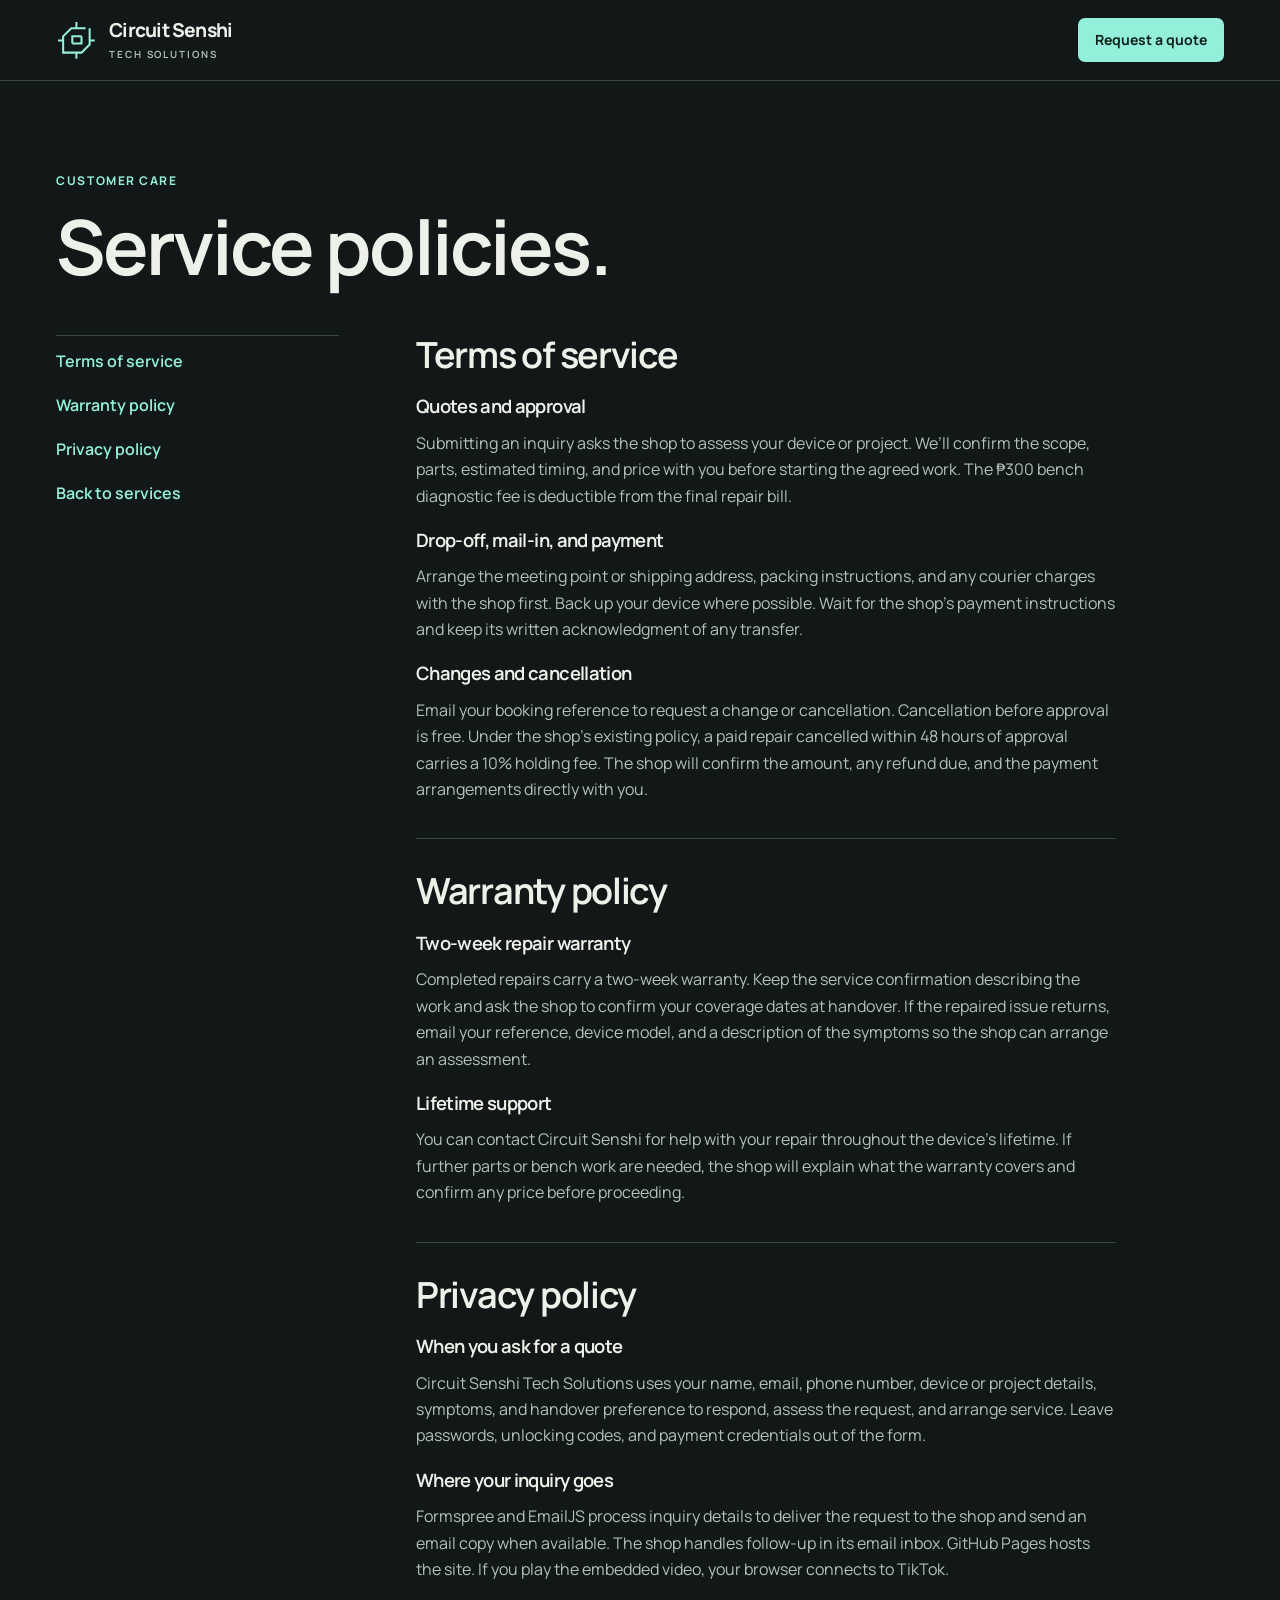
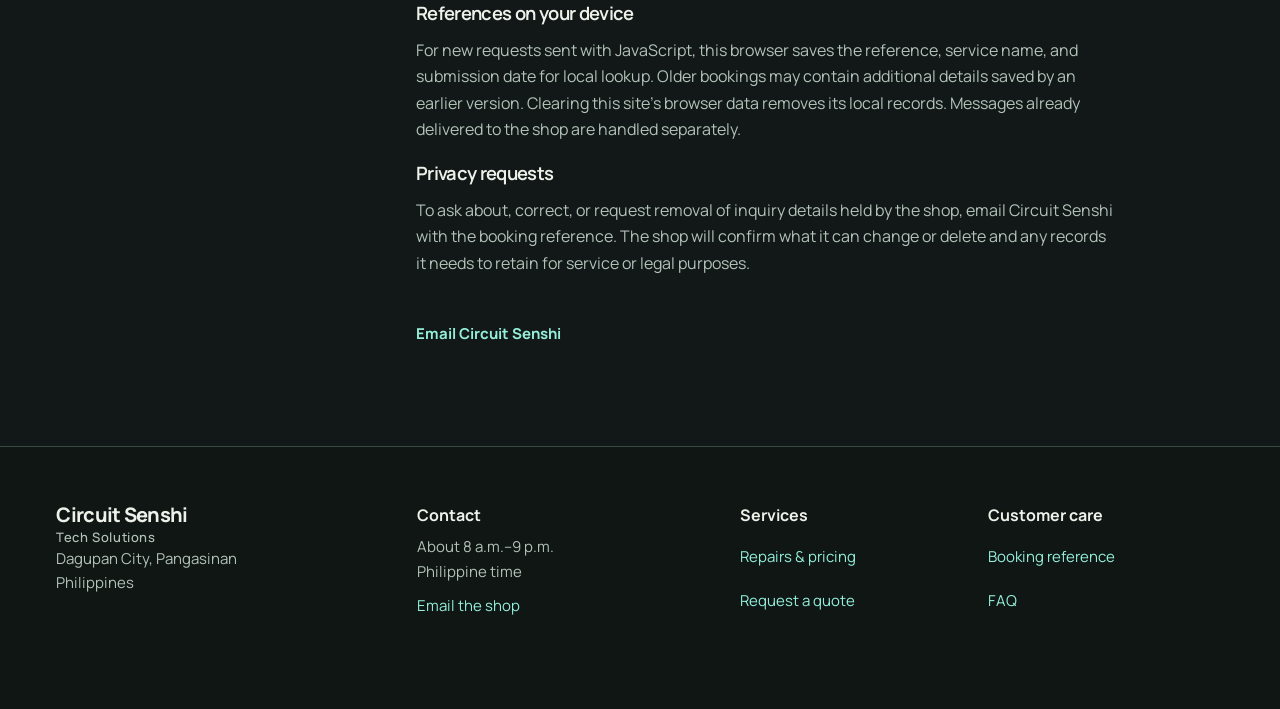
==== policies.html @ ee966e61 "Optimize Circuit Senshi repair inquiries for production" ====
<!doctype html>
<html lang="en-PH">
<head>
  <meta charset="utf-8">
  <meta name="viewport" content="width=device-width, initial-scale=1">
  <meta name="theme-color" content="#111817">
  <meta name="referrer" content="strict-origin">
  <title>Service Terms, Warranty &amp; Privacy | Circuit Senshi</title>
  <meta name="description" content="Read Circuit Senshi’s repair terms, two-week warranty, lifetime support and inquiry privacy policy. Contact the Dagupan shop about a repair or booking reference.">
  <link rel="canonical" href="https://gian881-ctrl.github.io/Circuitshensi/policies.html">
  <meta property="og:type" content="website">
  <meta property="og:site_name" content="Circuit Senshi Tech Solutions">
  <meta property="og:title" content="Service Terms, Warranty &amp; Privacy | Circuit Senshi">
  <meta property="og:description" content="How quotes, repair authorization, warranty reviews and customer inquiries work at Circuit Senshi.">
  <meta property="og:url" content="https://gian881-ctrl.github.io/Circuitshensi/policies.html">
  <meta property="og:image" content="https://gian881-ctrl.github.io/Circuitshensi/assets/social-preview.jpg">
  <meta property="og:image:alt" content="Circuit Senshi Tech Solutions and a close-up of a logic board">
  <meta name="twitter:card" content="summary_large_image">
  <meta name="twitter:title" content="Service Terms, Warranty &amp; Privacy | Circuit Senshi">
  <meta name="twitter:description" content="Read the shop’s repair terms, two-week warranty and inquiry privacy policy.">
  <meta name="twitter:image" content="https://gian881-ctrl.github.io/Circuitshensi/assets/social-preview.jpg">
  <link rel="icon" href="./assets/favicon.svg" type="image/svg+xml">
  <link rel="stylesheet" href="./styles.css">
</head>
<body class="policy-page">
  <a class="skip-link" href="#main">Skip to content</a>
  <header class="site-header"><div class="wrap header-inner">
    <a class="brand" href="./" aria-label="Circuit Senshi home"><svg viewBox="0 0 40 40" aria-hidden="true"><path d="M29 8H15L7 16v16h18l8-8V8M16 23v-7h9M16 23h9v-7M2 20h5M20 2v6M33 20h5M20 32v6"/></svg><span>Circuit Senshi<small>TECH SOLUTIONS</small></span></a>
    <a class="button button-small" href="./#inquiry">Request a quote</a>
  </div></header>
  <main class="section wrap" id="main">
    <div class="section-heading"><div><p class="eyebrow">Customer care</p><h1>Service policies.</h1></div></div>
    <div class="policy-layout">
      <nav class="policy-nav" aria-label="Policies"><a href="#terms">Terms of service</a><a href="#warranty">Warranty policy</a><a href="#privacy">Privacy policy</a><a href="./#services">Back to services</a></nav>
      <div>
        <section class="policy-section" id="terms" aria-labelledby="terms-title">
          <h2 id="terms-title">Terms of service</h2>
          <h3>Quotes and approval</h3><p>Submitting an inquiry asks the shop to assess your device or project. We’ll confirm the scope, parts, estimated timing, and price with you before starting the agreed work. The ₱300 bench diagnostic fee is deductible from the final repair bill.</p>
          <h3>Drop-off, mail-in, and payment</h3><p>Arrange the meeting point or shipping address, packing instructions, and any courier charges with the shop first. Back up your device where possible. Wait for the shop’s payment instructions and keep its written acknowledgment of any transfer.</p>
          <h3>Changes and cancellation</h3><p>Email your booking reference to request a change or cancellation. Cancellation before approval is free. Under the shop’s existing policy, a paid repair cancelled within 48 hours of approval carries a 10% holding fee. The shop will confirm the amount, any refund due, and the payment arrangements directly with you.</p>
        </section>
        <section class="policy-section" id="warranty" aria-labelledby="warranty-title">
          <h2 id="warranty-title">Warranty policy</h2>
          <h3>Two-week repair warranty</h3><p>Completed repairs carry a two-week warranty. Keep the service confirmation describing the work and ask the shop to confirm your coverage dates at handover. If the repaired issue returns, email your reference, device model, and a description of the symptoms so the shop can arrange an assessment.</p>
          <h3>Lifetime support</h3><p>You can contact Circuit Senshi for help with your repair throughout the device’s lifetime. If further parts or bench work are needed, the shop will explain what the warranty covers and confirm any price before proceeding.</p>
        </section>
        <section class="policy-section" id="privacy" aria-labelledby="privacy-title">
          <h2 id="privacy-title">Privacy policy</h2>
          <h3>When you ask for a quote</h3><p>Circuit Senshi Tech Solutions uses your name, email, phone number, device or project details, symptoms, and handover preference to respond, assess the request, and arrange service. Leave passwords, unlocking codes, and payment credentials out of the form.</p>
          <h3>Where your inquiry goes</h3><p>Formspree and EmailJS process inquiry details to deliver the request to the shop and send an email copy when available. The shop handles follow-up in its email inbox. GitHub Pages hosts the site. If you play the embedded video, your browser connects to TikTok.</p>
          <h3>References on your device</h3><p>For new requests sent with JavaScript, this browser saves the reference, service name, and submission date for local lookup. Older bookings may contain additional details saved by an earlier version. Clearing this site’s browser data removes its local records. Messages already delivered to the shop are handled separately.</p>
          <h3>Privacy requests</h3><p>To ask about, correct, or request removal of inquiry details held by the shop, email Circuit Senshi with the booking reference. The shop will confirm what it can change or delete and any records it needs to retain for service or legal purposes.</p>
        </section>
        <a class="text-link" href="mailto:giancastillo116@gmail.com">Email Circuit Senshi</a>
      </div>
    </div>
  </main>
  <footer class="site-footer"><div class="wrap footer-grid">
    <div><a class="footer-brand" href="./">Circuit Senshi<span>Tech Solutions</span></a><p>Dagupan City, Pangasinan<br>Philippines</p></div>
    <div class="footer-links"><h2>Contact</h2><p>About 8 a.m.–9 p.m.<br>Philippine time</p><a href="mailto:giancastillo116@gmail.com">Email the shop</a></div>
    <div class="footer-links"><h2>Services</h2><a href="./#services">Repairs &amp; pricing</a><a href="./#inquiry">Request a quote</a></div>
    <div class="footer-links"><h2>Customer care</h2><a href="./#order-portal">Booking reference</a><a href="./#faq">FAQ</a></div>
  </div></footer>
</body>
</html>
---- styles.css ----
@font-face{
  font-family:Manrope;
  src:url("./assets/manrope.woff2") format("woff2");
  font-weight:200 800;
  font-display:swap;
}

:root{
  color-scheme:dark;
  --bg:#111817;
  --surface:#19231f;
  --panel:#1c2822;
  --ink:#edf1e9;
  --muted:#b3c2b9;
  --accent:#94efda;
  --line:#394941;
  --input-line:#768b7d;
  --error:#ffb9ac;
  --radius:16px;
  --gutter:clamp(1.25rem,4.4vw,4rem);
  --header-height:5rem;
}
*,*::before,*::after{box-sizing:border-box}
html{scroll-behavior:smooth;scroll-padding-top:calc(var(--header-height) + 1.25rem);scrollbar-color:#677c70 var(--bg)}
body{margin:0;background:var(--bg);color:var(--ink);font:400 1rem/1.65 Manrope,Arial,sans-serif}
::selection{background:var(--accent);color:var(--bg)}
:focus-visible{outline:3px solid var(--accent);outline-offset:4px}
h1,h2,h3,h4,p,figure{margin:0}
h1,h2,h3,h4{line-height:1.13;letter-spacing:-.035em;text-wrap:balance}
h1,h2,h3{font-weight:650}
h2{font-size:clamp(2.25rem,4.25vw,3.75rem)}
h3{font-size:clamp(1.35rem,2.2vw,1.75rem)}
p{max-width:70ch}
em{color:var(--accent);font-style:normal}
a{color:inherit;text-decoration:none;text-underline-offset:.23em}
a:hover{text-decoration:underline}
a,button,summary{touch-action:manipulation}
img,svg{display:block;max-width:100%}
button,input,select,textarea{font:inherit}
button,summary{cursor:pointer}
button:disabled{cursor:wait;opacity:.75}
[hidden]{display:none!important}
.wrap{width:min(76rem,calc(100% - var(--gutter) * 2));margin-inline:auto}
.section{padding-block:clamp(3.75rem,7vw,6.25rem)}
.muted{color:var(--muted)}
.sr-only,.honeypot{position:absolute;width:1px;height:1px;overflow:hidden;clip-path:inset(50%);white-space:nowrap;margin:-1px;border:0;padding:0}
.skip-link{position:fixed;left:1rem;top:0;transform:translateY(-150%);z-index:10;padding:.8rem 1.1rem;background:var(--accent);color:var(--bg);border-radius:0 0 6px 6px}
.skip-link:focus{transform:none}
.button,.text-link,.service-link{display:inline-flex;align-items:center;gap:.75rem;min-height:44px;font-size:.9375rem;font-weight:720;line-height:1.4}
.button{justify-content:center;background:var(--accent);border:1px solid transparent;border-radius:7px;color:#10231d;padding:.92rem 1.25rem;text-align:center}
.button:hover,.button:focus-visible{background:#b4f7e8;color:#10231d;text-decoration:none}
.button-small{padding:.65rem 1rem;font-size:.875rem}
.button-outline{background:transparent;border-color:var(--input-line);color:var(--ink)}
.button-outline:hover{background:var(--panel);color:var(--accent)}
.text-link,.service-link{color:var(--accent);background:none;border:0;padding:0}
.button span[aria-hidden],.text-link span[aria-hidden]{line-height:1}

.site-header{background:var(--bg);border-bottom:1px solid var(--line);position:sticky;top:0;z-index:6}
.header-inner{min-height:var(--header-height);display:flex;align-items:center;justify-content:space-between;gap:1.25rem}
.brand{display:inline-flex;align-items:center;gap:.75rem;min-height:44px;font-size:1.2rem;font-weight:760;line-height:1.2;letter-spacing:-.04em}
.brand:hover,.footer-brand:hover{text-decoration:none}
.brand svg{width:2.55rem;height:2.55rem;fill:none;stroke:var(--accent);stroke-width:2}
.brand small{display:block;color:var(--muted);font-weight:650;letter-spacing:.19em;font-size:.62rem;line-height:1.3;margin-top:.32rem}
#navigation{display:flex;align-items:center;gap:clamp(.9rem,2.15vw,2.15rem)}
#navigation>a{display:inline-flex;align-items:center;justify-content:center;min-width:44px;min-height:44px;font-size:.9rem;font-weight:620}
#navigation>a:hover{color:var(--accent)}
#navigation>.button:hover{color:#10231d}
.menu-toggle{display:none}

.hero{display:grid;grid-template-columns:1.05fr 1fr;align-items:center;gap:clamp(2rem,6vw,5rem);padding-block:clamp(3.25rem,6.2vw,6rem)}
.hero h1{font-size:clamp(3.5rem,5.95vw,5.65rem);line-height:1.02;letter-spacing:-.055em}
.hero-description{font-size:clamp(1.05rem,1.45vw,1.22rem);color:var(--ink);line-height:1.55;margin-top:1.55rem;max-width:42ch}
.hero-detail{max-width:45ch;color:var(--muted);margin-top:.7rem}
.hero-actions{display:flex;align-items:center;flex-wrap:wrap;gap:.5rem 1.45rem;margin-top:1.8rem}
.location{display:flex;gap:.55rem;align-items:center;flex-wrap:wrap;color:var(--muted);font-size:.8125rem;margin-top:1.75rem}
.location .separator{color:#7e998b}
.status-dot{width:6px;height:6px;flex:0 0 6px;border-radius:50%;background:var(--accent)}
.bench-art{position:relative;isolation:isolate;overflow:hidden;border:1px solid #496251;border-radius:var(--radius);background:var(--panel)}
.hero-photo{display:block;width:100%;height:auto}
.art-caption,.bench-art figcaption{padding:.85rem 1.15rem;display:flex;gap:.6rem;align-items:center;font-size:.8125rem;color:#d6e2da;line-height:1.4}
.art-caption{justify-content:space-between;border-bottom:1px solid var(--line)}
.art-caption span:last-child,.eyebrow{font-size:.75rem;letter-spacing:.13em;font-weight:730;text-transform:uppercase;color:var(--accent)}
.bench-art figcaption{border-top:1px solid var(--line)}
.service-strip{border-block:1px solid var(--line)}
.service-strip>.wrap{display:flex;align-items:center;justify-content:space-between;gap:.5rem 1rem;padding-block:1rem;font-size:.9rem;color:var(--muted)}
.service-strip span:first-child{font-size:.75rem;color:var(--accent);letter-spacing:.1em;font-weight:700}

.section-heading{display:flex;justify-content:space-between;align-items:end;gap:2.5rem;margin-bottom:clamp(2rem,3.5vw,3rem)}
.section-heading p:not(.eyebrow){max-width:39ch;color:var(--muted)}
.eyebrow{display:block;margin-bottom:.85rem}
.service-grid{display:grid;grid-template-columns:repeat(4,minmax(0,1fr));gap:clamp(.8rem,1.3vw,1.25rem)}
.service-card,.youtube-card,.local-path,.portal-card{border:1px solid var(--line);border-radius:var(--radius);background:var(--surface)}
.service-card{padding:clamp(1.15rem,1.8vw,1.65rem);display:flex;flex-direction:column;min-width:0}
.service-photo{position:relative;aspect-ratio:16/9;overflow:hidden;isolation:isolate;display:grid;place-items:center;border-radius:9px;background:#101815;margin-bottom:1.4rem}
.service-photo img{width:100%;height:100%;position:absolute;inset:0;object-fit:cover}
.service-photo.station-photo img{object-position:50% 42%}
.service-photo figcaption{position:absolute;bottom:0;left:0;right:0;padding:1rem .75rem .45rem;background:linear-gradient(transparent,#08100de8);color:#e3ede7;font-size:.75rem}
.service-photo:has(svg){background-color:#182f27;background-image:linear-gradient(#95eed90c 1px,transparent 1px),linear-gradient(90deg,#95eed90c 1px,transparent 1px),radial-gradient(ellipse at 50% 55%,#335c4c,transparent 75%);background-size:1.25rem 1.25rem,1.25rem 1.25rem,100% 100%}
.service-icon,.service-photo svg{width:2.7rem;height:2.7rem;fill:none;stroke:var(--accent);stroke-width:1.65;stroke-linecap:round;stroke-linejoin:round}
.service-photo svg{width:4.5rem;height:4.5rem;color:var(--accent)}
.service-card h3{margin-bottom:.85rem}
.service-card>p{color:var(--muted);font-size:.9375rem}
.price{display:flex;flex-direction:column;margin-top:auto;padding-top:1.5rem}
.price strong{font-weight:700;font-size:clamp(1.4rem,2.25vw,1.8rem);letter-spacing:-.035em;font-variant-numeric:tabular-nums}
.price span,.service-card .service-time{color:var(--muted);font-size:.875rem}
.service-card .service-time{margin-top:.8rem}
.service-time strong{display:block;color:var(--ink);margin-bottom:.12rem}
.service-link{border-top:1px solid var(--line);justify-content:space-between;align-self:stretch;margin-top:1rem;padding-top:.75rem}
.diagnostic{max-width:none;display:flex;flex-wrap:wrap;align-items:center;gap:.5rem .9rem;margin-top:1.25rem;padding:1.1rem 1.3rem;border:1px solid var(--line);border-radius:9px;font-size:.9375rem}
.diagnostic svg{width:1.25rem;height:1.25rem;fill:none;stroke:var(--accent);stroke-width:1.5}
.diagnostic span{color:var(--muted)}
.diagnostic a{color:var(--accent);display:inline-flex;align-items:center;min-height:44px}

.process-section,.inquiry-section{background:#16201b;border-block:1px solid var(--line)}
.process-layout,.faq-layout,.inquiry-layout,.policy-layout{display:grid;gap:clamp(2.5rem,6vw,6rem);align-items:start}
.process-layout{grid-template-columns:1.2fr 1fr}
.process-layout .muted,.local-path p,.steps p,.youtube-card p,.github-link p{color:var(--muted);margin-top:.6rem}
.steps{list-style:none;padding:0;margin:1.75rem 0 0;counter-reset:step}
.steps li{position:relative;counter-increment:step;display:flex;gap:1rem;padding-bottom:1.5rem}
.steps li:last-child{padding-bottom:0}
.steps li::before{content:counter(step,decimal-leading-zero);display:grid;place-items:center;align-self:start;width:2.4rem;height:2.4rem;flex:none;border:1px solid #526a5d;border-radius:50%;color:var(--accent);background:#16201b;z-index:1;font-size:.8125rem;font-weight:700}
.steps li:not(:last-child)::after{content:"";position:absolute;left:1.17rem;top:2.4rem;bottom:0;width:1px;background:var(--line)}
.steps h4,.steps h3{font-size:1.125rem;letter-spacing:-.015em;padding-top:.4rem}
.steps p{font-size:.9375rem;max-width:46ch}
.local-path,.youtube-card{padding:clamp(1.4rem,3.3vw,2.7rem)}
.local-path .service-icon{margin-bottom:1.35rem}
.local-path h3,.youtube-card h3{font-size:clamp(1.55rem,3.35vw,2.5rem)}
.local-path ul{list-style:none;padding:0;margin:1.25rem 0}
.local-path li{padding:.36rem 0 .36rem 1rem;position:relative}
.local-path li::before{content:"";width:5px;height:5px;border-radius:50%;background:var(--accent);position:absolute;left:0;top:1.1rem}
.local-path .local-note{border-top:1px solid var(--line);padding-top:1rem;font-size:.9375rem}
.local-path .text-link{margin-top:.75rem}

.portfolio-grid{display:grid;grid-template-columns:1.15fr 1fr;gap:clamp(1rem,2vw,2rem);align-items:stretch}
.tiktok-card,.youtube-card{min-width:0}
.video-cover,.tiktok-player{position:relative;width:100%;aspect-ratio:16/10;border:0;border-radius:var(--radius);background:#17221d;overflow:hidden}
.video-cover{display:grid;place-items:center;isolation:isolate}
.video-cover img{width:100%;height:100%;position:absolute;inset:0;object-fit:cover;filter:brightness(.68)}
.tiktok-player{display:block;height:auto}
.play-video{position:relative;display:inline-flex;align-items:center;justify-content:center;gap:.6rem;min-width:44px;min-height:48px;border:1px solid #e2f4e9a6;border-radius:7px;color:var(--ink);background:#132019f2;font-weight:700;padding:.7rem 1rem}
.play-video svg{width:1.25rem;height:1.25rem}
.play-video:hover{background:#253d30}
.video-caption{display:flex;align-items:baseline;justify-content:space-between;gap:.8rem;flex-wrap:wrap;margin-top:1.15rem}
.video-caption h3{font-size:1.2rem}
.video-caption span,.channel-handle,.media-note{color:var(--muted);font-size:.875rem}
.tiktok-card .text-link{margin-top:.15rem}
.youtube-card{display:flex;flex-direction:column;align-items:start;gap:.85rem}
.youtube-mark{width:3.5rem;fill:none;stroke:var(--accent);stroke-width:2;margin-bottom:1rem}
.youtube-card .button{margin-top:auto}
.github-link{display:flex;justify-content:space-between;align-items:center;gap:1.25rem;border-block:1px solid var(--line);padding-block:1.4rem;margin-top:2.25rem}
.github-link p{margin-top:.3rem;font-size:.9375rem}
.github-link h3{font-size:1.2rem}
.github-link>span{color:var(--accent);font-weight:700}

.faq-layout{grid-template-columns:.85fr 1.3fr}
.faq-layout .section-heading{display:block;margin:0}
.faq-layout .section-heading p:not(.eyebrow){margin-top:1rem}
.faq-list{border-top:1px solid var(--line)}
.faq-list details{border-bottom:1px solid var(--line)}
.faq-list summary{list-style:none;display:flex;align-items:center;justify-content:space-between;gap:1.2rem;min-height:56px;padding:1.2rem .15rem;font-size:1.05rem;font-weight:680;line-height:1.5}
.faq-list summary::-webkit-details-marker{display:none}
.faq-list summary::after{content:"";width:9px;height:9px;flex:none;margin-right:.4rem;border:solid var(--accent);border-width:0 2px 2px 0;transform:rotate(45deg)}
.faq-list details[open] summary::after{transform:rotate(225deg)}
.faq-list summary:hover{color:var(--accent)}
.faq-list details p{color:var(--muted);margin:0 .15rem 1.25rem;max-width:64ch}

.inquiry-section{background:#1a251f}
.inquiry-layout{grid-template-columns:.9fr 1.15fr}
.inquiry-copy>p{color:var(--muted);margin-top:1.2rem}
.inquiry-copy>.eyebrow{color:var(--accent);margin-top:0}
.booking-note,.payment-info{background:#17221c;border:1px solid var(--line);padding:1.2rem;border-radius:9px}
.booking-note{margin-top:1.8rem;max-width:40ch}
.booking-note strong,.payment-info strong{color:var(--accent)}
.booking-note p,.payment-info p{font-size:.9375rem;color:var(--muted);margin-top:.4rem}
.contact-location{display:flex;flex-direction:column;gap:.18rem;margin-top:1.5rem}
.contact-location span,.form-intro,.form-footnote{color:var(--muted);font-size:.875rem}
.inquiry-layout form,.form-row>*{min-width:0}
form h3{font-size:1.5rem}
.form-intro{margin:.65rem 0 1.5rem}
.form-row,.preference-options{display:grid;grid-template-columns:repeat(2,minmax(0,1fr));gap:1rem}
.field{margin-bottom:1.15rem;min-width:0}
.field label,legend,.portal-lookup label{display:block;font-size:.9375rem;font-weight:680;margin-bottom:.4rem}
input:not([type=radio]):not([type=checkbox]),select,textarea{width:100%;min-width:0;min-height:48px;border:1px solid var(--input-line);border-radius:7px;background:#131c18;color:var(--ink);padding:.7rem .85rem;line-height:1.5;caret-color:var(--accent)}
input::placeholder,textarea::placeholder{color:#a6b6ac;opacity:1}
select{appearance:none;padding-right:2.5rem;background:#131c18 url("data:image/svg+xml,%3Csvg xmlns='http://www.w3.org/2000/svg' width='14' height='9' viewBox='0 0 14 9'%3E%3Cpath d='m2 2 5 5 5-5' fill='none' stroke='%2394efda' stroke-width='2'/%3E%3C/svg%3E") right 1rem center/14px 9px no-repeat}
textarea{resize:vertical;min-height:7.5rem;display:block}
:is(input,select,textarea)[aria-invalid=true]{border-color:var(--error)}
.error{display:block;margin-top:.4rem;color:var(--error);font-size:.875rem}
.error:empty,.form-status:empty{display:none}
fieldset{padding:0;margin:0 0 1.3rem;min-width:0;border:0}
legend{padding:0}
.preference-options label{display:flex;align-items:center;gap:.65rem;padding:.8rem;min-height:64px;border:1px solid var(--input-line);background:#131c18;border-radius:7px;cursor:pointer}
.preference-options label:has(input:checked){background:#21352c;border-color:var(--accent)}
.preference-options input{accent-color:var(--accent);width:1.1rem;height:1.1rem;margin:0;flex:none}
.preference-options strong,.preference-options small{display:block}
.preference-options strong{font-size:.9375rem}
.preference-options small{font-size:.8125rem;color:var(--muted)}
.payment-info{margin-bottom:1.25rem}
.submit-button{width:100%}
.submit-spinner{display:inline-block;width:1.1rem;height:1.1rem;border:2px solid currentColor;border-right-color:transparent;border-radius:50%;animation:rotate .7s linear infinite}
@keyframes rotate{to{transform:rotate(1turn)}}
.form-footnote{margin-top:.75rem}
.form-status{border-left:3px solid var(--accent);background:#14241b;padding:.85rem 1rem;margin-top:.9rem;color:var(--ink);font-size:.9375rem;overflow-wrap:anywhere}
.form-status[data-state=error]{border-color:var(--error);background:#352420;color:#ffe0d8}
.form-status a,.form-footnote a,.booking-note a,.payment-info a,.faq-list a,.policy-section a,.contact-location a,.local-path p a,.steps p a,.inquiry-copy p a{color:var(--accent);text-decoration:underline}
.portal-card{padding:clamp(1.25rem,3vw,2.25rem)}
.portal-lookup{display:flex;align-items:end;flex-wrap:wrap;gap:.8rem;max-width:44rem}
.portal-lookup .field{flex:1 1 15rem;margin:0}
.portal-lookup input{flex:1 1 13rem}
.portal-lookup>label{flex-basis:100%;margin:0}
.portal-lookup .button{min-height:48px}
.reference-section .text-link{margin-top:1rem}

.site-footer{background:#0f1613;border-top:1px solid var(--line)}
.footer-grid{display:grid;grid-template-columns:1.3fr 1.15fr .85fr .95fr;gap:clamp(1.5rem,3vw,3.5rem);padding-block:3.5rem 5rem}
.footer-brand{font-size:1.25rem;font-weight:760;line-height:1.2;letter-spacing:-.035em;min-height:44px;display:inline-flex;flex-direction:column;justify-content:center}
.footer-brand span{font-size:.8125rem;font-weight:540;color:var(--muted);letter-spacing:.045em;margin-top:.17rem}
.footer-grid :is(h2,h3){font-size:1rem;line-height:1.5;font-weight:700;letter-spacing:0;margin-bottom:.55rem}
.footer-grid :is(p,address){color:var(--muted);font-style:normal;font-size:.9375rem}
.footer-grid p+p{margin-top:.4rem}
.footer-links{display:flex;flex-direction:column;align-items:flex-start;gap:0}
.footer-links a,.footer-grid address a{display:inline-flex;align-items:center;min-width:44px;min-height:44px;font-size:.9375rem;color:var(--accent);overflow-wrap:anywhere}
.footer-grid a:not(.footer-brand){overflow-wrap:anywhere}
.chat-toggle{position:fixed;z-index:5;bottom:max(1.25rem,env(safe-area-inset-bottom));right:max(1.25rem,env(safe-area-inset-right));display:flex;align-items:center;justify-content:center;gap:.5rem;border:1px solid #667f70;border-radius:40px;background:var(--ink);color:#14251b;padding:.7rem 1rem;min-height:48px;min-width:48px;font-size:.875rem;font-weight:750;box-shadow:0 4px 18px #0005}
.chat-toggle svg{width:1.35rem;height:1.35rem;fill:none;stroke:currentColor;stroke-width:1.6}
.chat-toggle:hover{background:var(--accent)}
.chat-panel{position:fixed;z-index:6;right:max(1.25rem,env(safe-area-inset-right));bottom:calc(max(1.25rem,env(safe-area-inset-bottom)) + 3.8rem);width:min(22rem,calc(100% - 2.5rem));max-height:calc(100dvh - 6rem);overflow:auto;border:1px solid #637d6c;border-radius:var(--radius);background:#1d3026;padding:1.25rem;box-shadow:0 12px 36px #0007}
.chat-heading{display:flex;align-items:center;justify-content:space-between;gap:.5rem}
.chat-heading h2{font-size:1.35rem}
.chat-heading button{height:44px;width:44px;background:transparent;border:0;color:var(--ink);font-size:1.6rem;line-height:1}
.chat-panel>strong{display:block;color:var(--accent);margin-top:.5rem}
.chat-panel p{color:var(--muted);font-size:.9375rem;margin:.5rem 0 1rem}
.chat-panel .button{width:100%}
.chat-panel .text-link{margin-top:.2rem}

.policy-page h1{font-size:clamp(2.7rem,6vw,4.75rem)}
.policy-page .section-heading{display:block}
.policy-page .section-heading p:not(.eyebrow){max-width:65ch;margin-top:1.15rem}
.policy-layout{grid-template-columns:minmax(11rem, .7fr) minmax(0,2fr)}
.policy-nav{position:sticky;top:calc(var(--header-height) + 1.5rem);display:flex;flex-direction:column;align-items:start;padding-block:.25rem;border-top:1px solid var(--line)}
.policy-nav a{display:flex;align-items:center;min-height:44px;color:var(--accent);font-weight:620}
.policy-section{padding:0 0 2.25rem;max-width:70ch;overflow-wrap:anywhere}
.policy-section+.policy-section{padding-top:2rem;border-top:1px solid var(--line)}
.policy-section h2{font-size:clamp(1.7rem,3vw,2.25rem)}
.policy-section h3{font-size:1.15rem;margin-top:1.3rem}
.policy-section p,.policy-section ul{color:var(--muted);margin-top:.8rem}
.policy-section ul{padding-left:1.4rem}

@supports(grid-template-rows:subgrid){
  @media(min-width:36.001rem){
    .service-card{display:grid;grid-template-rows:subgrid;grid-row:span 6;row-gap:0}
    .service-card .price{margin-top:0}
  }
}
@media(max-width:68rem){
  .service-grid{grid-template-columns:repeat(2,minmax(0,1fr))}
}
@media(max-width:62rem){
  :root{--header-height:4.45rem}
  .menu-toggle{display:inline-flex;align-items:center;justify-content:center;gap:.65rem;min-height:44px;min-width:44px;padding:.5rem .85rem;border:1px solid var(--input-line);border-radius:6px;background:var(--bg);color:var(--ink);font-size:.9rem;font-weight:650}
  .menu-toggle span{font-size:1.1rem;line-height:1}
  #navigation{position:absolute;left:0;right:0;top:100%;max-height:calc(100dvh - var(--header-height));overflow:auto;background:var(--bg);border-bottom:1px solid var(--line);padding:.6rem var(--gutter) 1rem;flex-direction:column;align-items:stretch;gap:.15rem;display:none}
  #navigation.is-open{display:flex}
  #navigation>a{padding:.6rem .5rem;justify-content:start}
  #navigation>.button{justify-content:center}
  #navigation>.button{margin-top:.35rem}
  .header-inner:not(:has(.menu-toggle)) #navigation{position:static;display:flex;padding:0;overflow:visible;border:0}
  .hero{gap:2.25rem}
  .inquiry-layout{grid-template-columns:.78fr 1fr;gap:2.2rem}
  .service-card{padding:1rem}
  .footer-grid{grid-template-columns:1fr 1fr}
}
@media(max-width:52rem){
  .service-card h3{margin-bottom:.65rem}
  .price{padding-top:.85rem}
  .inquiry-layout,.process-layout,.faq-layout{grid-template-columns:1fr}
  .faq-layout{gap:1.75rem}
  .inquiry-copy .booking-note{max-width:60ch}
}
@media(max-width:43rem){
  :root{--header-height:4rem}
  .hero{grid-template-columns:1fr;gap:2rem;padding-block:2.5rem}
  .hero h1{font-size:clamp(3.25rem,11.6vw,4.5rem)}
  .hero-description{margin-top:1.15rem}
  .desktop-break{display:none}
  .hero-actions,.location{margin-top:1.15rem}
  .hero-actions{gap:.5rem 1rem}
  .service-strip>.wrap{flex-wrap:wrap;justify-content:flex-start;gap:.4rem 1.2rem;font-size:.8125rem}
  .service-strip span:first-child{flex-basis:100%}
  .section-heading{display:block}
  .section-heading p:not(.eyebrow){margin-top:.9rem}
  .portfolio-grid,.policy-layout{grid-template-columns:1fr}
  .youtube-card{gap:.8rem}
  .youtube-card .button{margin-top:.4rem}
  .github-link{align-items:start;flex-direction:column;gap:.4rem}
  .policy-nav{position:static}
  .chat-toggle{bottom:max(.8rem,env(safe-area-inset-bottom));right:max(.8rem,env(safe-area-inset-right));padding:.75rem}
  .chat-toggle>span{display:none}
  body:has(:is(input,textarea,select):focus) .chat-toggle{visibility:hidden}
}
@media(max-width:36rem){
  .service-grid{grid-template-columns:1fr}
  .service-card{padding:1.2rem}
  .service-card>.service-photo{margin-bottom:1.2rem}
  .form-row{grid-template-columns:1fr;gap:0}
  .preference-options{gap:.6rem}
  .preference-options label{gap:.5rem;padding:.65rem}
  .diagnostic{gap:.4rem .6rem}
  .diagnostic span{width:100%}
  .portal-lookup{align-items:stretch;flex-direction:column}
  .portal-lookup :is(.field,input){flex:auto}
  .footer-grid{column-gap:1.25rem}
  .footer-grid>:first-child{grid-column:1/-1}
}
@media(max-width:26rem){
  .footer-grid{grid-template-columns:1fr}
  .header-inner{gap:.5rem}
  .brand{gap:.5rem;font-size:1.05rem}
  .brand svg{width:2.1rem}
  .policy-page .header-inner .button{padding-inline:.8rem;white-space:nowrap}
  .hero-actions{gap:.35rem .75rem}
  .hero-actions .button,.hero-actions .text-link{font-size:.875rem}
  .hero-actions .button{padding-inline:.85rem}
  .art-caption,.bench-art figcaption{padding:.7rem .9rem}
}
@media(prefers-reduced-motion:reduce){
  html{scroll-behavior:auto}
  *,*::before,*::after{animation-duration:.01ms!important;animation-iteration-count:1!important;transition-duration:.01ms!important}
}
@media(scripting:none){
  .menu-toggle,.chat-toggle,.play-video{display:none}
  @media(max-width:62rem){
    .site-header{position:static}
    .header-inner{flex-wrap:wrap;padding-block:.5rem;gap:0 .75rem}
    #navigation{position:static;display:flex;flex-flow:row wrap;align-items:center;gap:0 .7rem;padding:0;border:0;max-height:none;overflow:visible}
    #navigation>.button{margin-top:0}
  }
}
@media print{
  .site-header,.site-footer,.chat-panel,.chat-toggle,.policy-nav,.skip-link{display:none!important}
  body,.policy-page{background:white;color:#111}
  .wrap{width:100%}
  .policy-layout{display:block}
  .policy-section p,.policy-section a{color:#222}
}
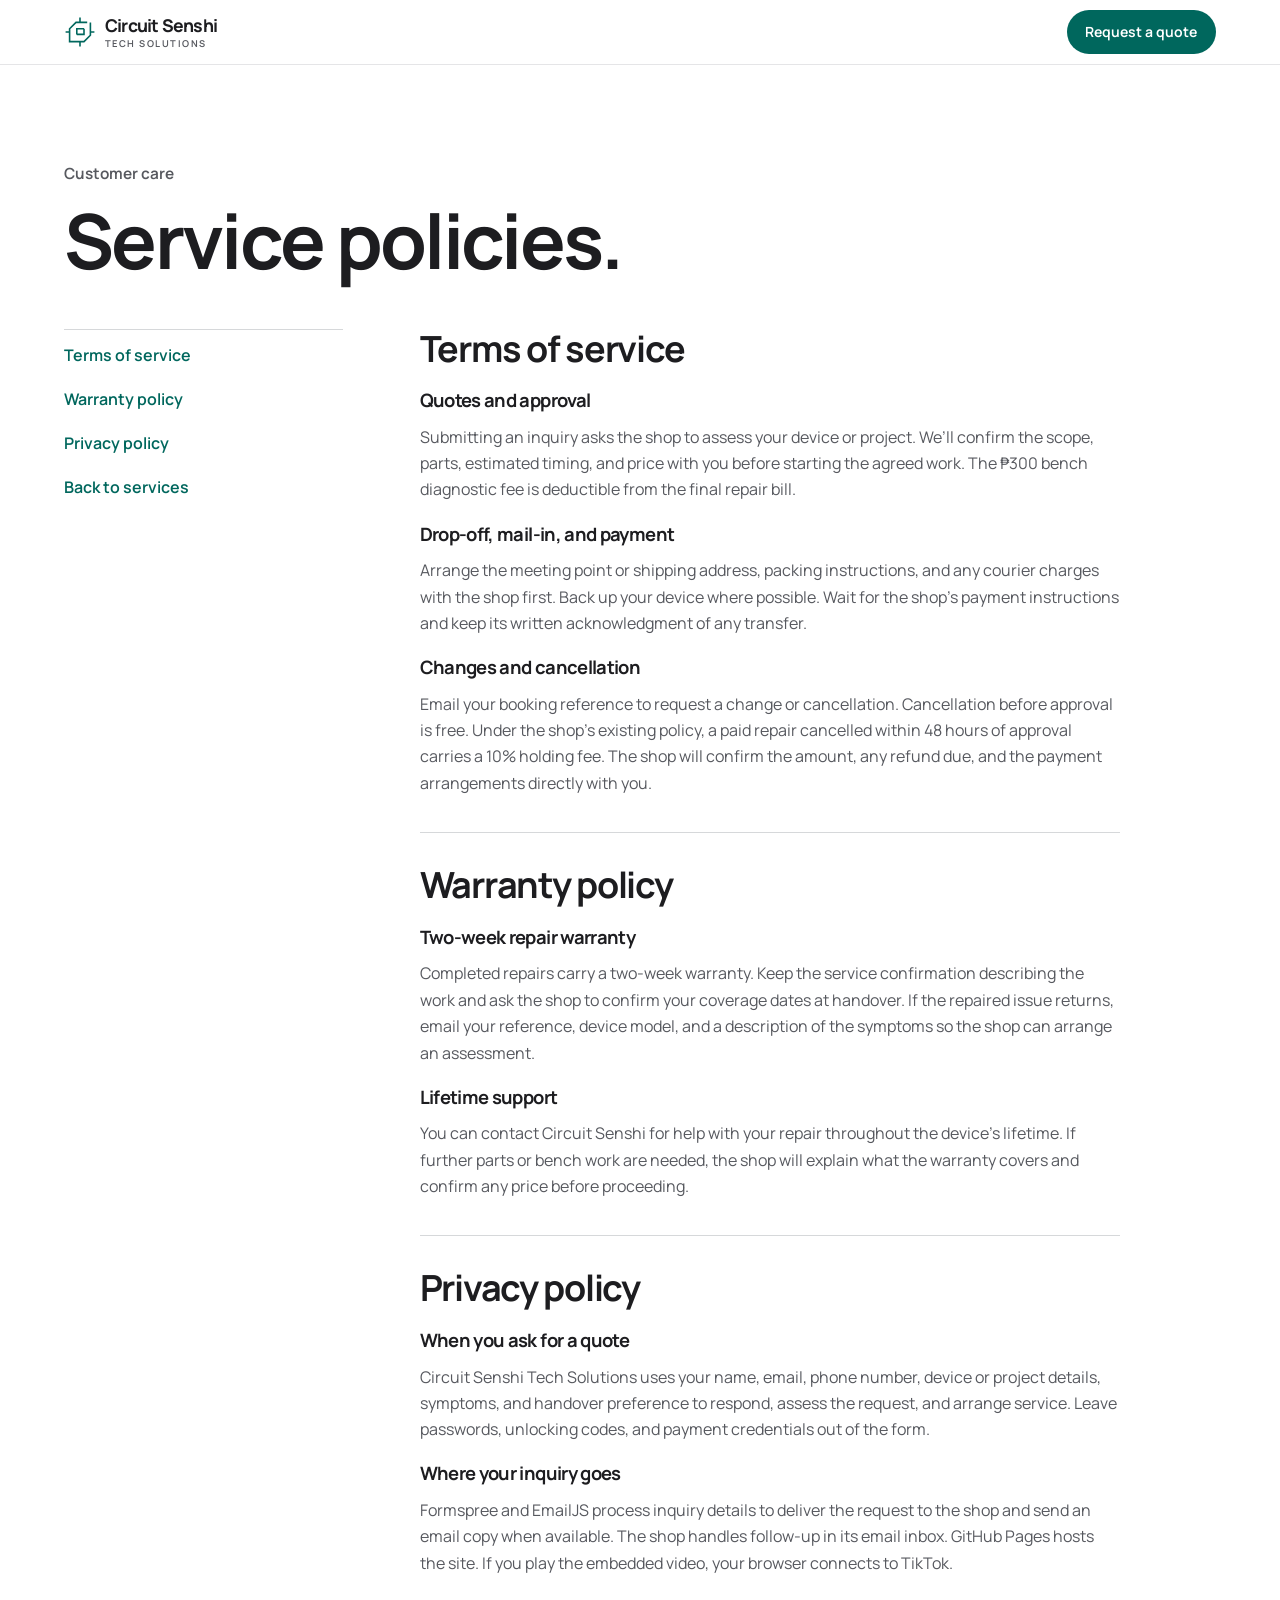
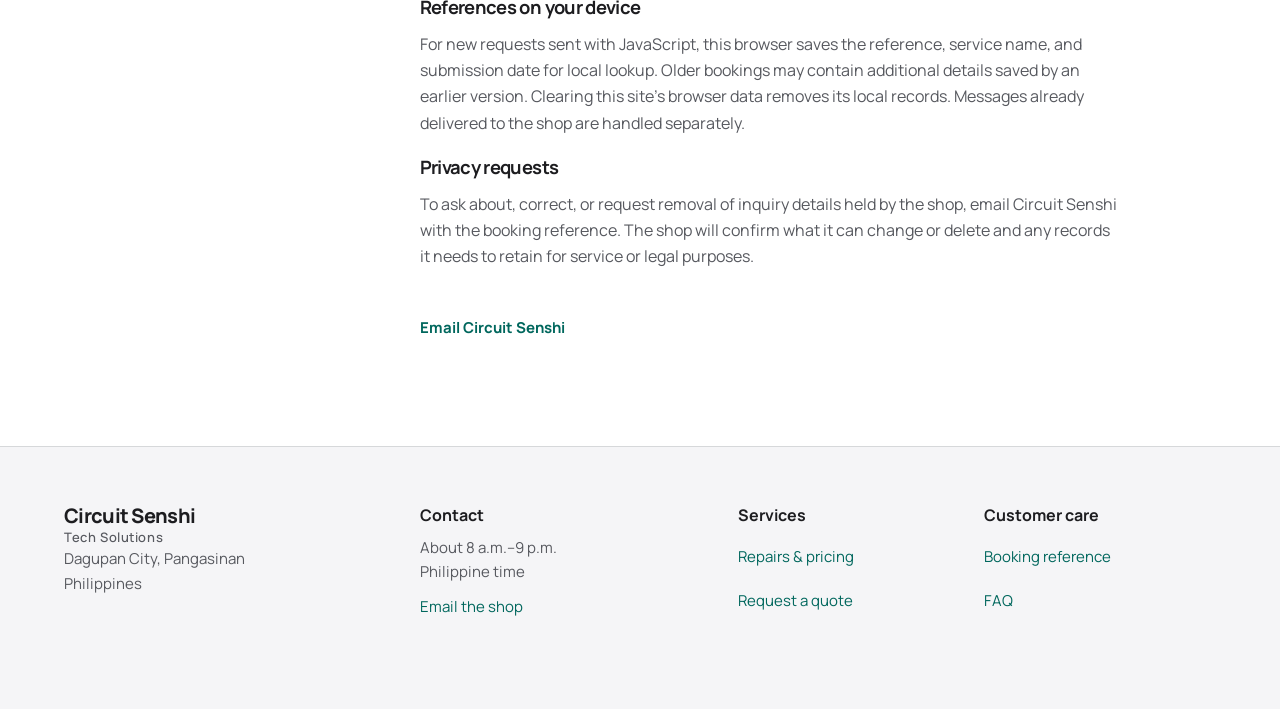
==== commit c5614524: "Refresh the repair site with a light product-focused design" ====
--- a/policies.html
+++ b/policies.html
@@ -3,7 +3,7 @@
 <head>
   <meta charset="utf-8">
   <meta name="viewport" content="width=device-width, initial-scale=1">
-  <meta name="theme-color" content="#111817">
+  <meta name="theme-color" content="#f5f5f7">
   <meta name="referrer" content="strict-origin">
   <title>Service Terms, Warranty &amp; Privacy | Circuit Senshi</title>
   <meta name="description" content="Read Circuit Senshi’s repair terms, two-week warranty, lifetime support and inquiry privacy policy. Contact the Dagupan shop about a repair or booking reference.">
@@ -14,7 +14,7 @@
   <meta property="og:description" content="How quotes, repair authorization, warranty reviews and customer inquiries work at Circuit Senshi.">
   <meta property="og:url" content="https://gian881-ctrl.github.io/Circuitshensi/policies.html">
   <meta property="og:image" content="https://gian881-ctrl.github.io/Circuitshensi/assets/social-preview.jpg">
-  <meta property="og:image:alt" content="Circuit Senshi Tech Solutions and a close-up of a logic board">
+  <meta property="og:image:alt" content="Circuit Senshi Tech Solutions, phone and board repair in Dagupan City">
   <meta name="twitter:card" content="summary_large_image">
   <meta name="twitter:title" content="Service Terms, Warranty &amp; Privacy | Circuit Senshi">
   <meta name="twitter:description" content="Read the shop’s repair terms, two-week warranty and inquiry privacy policy.">
--- a/styles.css
+++ b/styles.css
@@ -6,29 +6,29 @@
 }
 
 :root{
-  color-scheme:dark;
-  --bg:#111817;
-  --surface:#19231f;
-  --panel:#1c2822;
-  --ink:#edf1e9;
-  --muted:#b3c2b9;
-  --accent:#94efda;
-  --line:#394941;
-  --input-line:#768b7d;
-  --error:#ffb9ac;
-  --radius:16px;
-  --gutter:clamp(1.25rem,4.4vw,4rem);
-  --header-height:5rem;
+  color-scheme:light;
+  --bg:#fff;
+  --surface:#f5f5f7;
+  --panel:#edf4f2;
+  --ink:#1d1d20;
+  --muted:#57595f;
+  --accent:#00675d;
+  --line:#d6d8da;
+  --input-line:#85898c;
+  --error:#ab2b21;
+  --radius:24px;
+  --gutter:clamp(1.25rem,4.5vw,4.5rem);
+  --header-height:4rem;
 }
 *,*::before,*::after{box-sizing:border-box}
-html{scroll-behavior:smooth;scroll-padding-top:calc(var(--header-height) + 1.25rem);scrollbar-color:#677c70 var(--bg)}
+html{scroll-behavior:smooth;scroll-padding-top:calc(var(--header-height) + 1.25rem);scrollbar-color:#b8babc var(--bg)}
 body{margin:0;background:var(--bg);color:var(--ink);font:400 1rem/1.65 Manrope,Arial,sans-serif}
 ::selection{background:var(--accent);color:var(--bg)}
 :focus-visible{outline:3px solid var(--accent);outline-offset:4px}
 h1,h2,h3,h4,p,figure{margin:0}
 h1,h2,h3,h4{line-height:1.13;letter-spacing:-.035em;text-wrap:balance}
-h1,h2,h3{font-weight:650}
-h2{font-size:clamp(2.25rem,4.25vw,3.75rem)}
+h1,h2,h3{font-weight:700}
+h2{font-size:clamp(2.45rem,4.25vw,4rem)}
 h3{font-size:clamp(1.35rem,2.2vw,1.75rem)}
 p{max-width:70ch}
 em{color:var(--accent);font-style:normal}
@@ -40,106 +40,95 @@
 button,summary{cursor:pointer}
 button:disabled{cursor:wait;opacity:.75}
 [hidden]{display:none!important}
-.wrap{width:min(76rem,calc(100% - var(--gutter) * 2));margin-inline:auto}
-.section{padding-block:clamp(3.75rem,7vw,6.25rem)}
+.wrap{width:min(72rem,calc(100% - var(--gutter) * 2));margin-inline:auto}
+.section{padding-block:clamp(4rem,7.5vw,7.5rem)}
 .muted{color:var(--muted)}
 .sr-only,.honeypot{position:absolute;width:1px;height:1px;overflow:hidden;clip-path:inset(50%);white-space:nowrap;margin:-1px;border:0;padding:0}
 .skip-link{position:fixed;left:1rem;top:0;transform:translateY(-150%);z-index:10;padding:.8rem 1.1rem;background:var(--accent);color:var(--bg);border-radius:0 0 6px 6px}
 .skip-link:focus{transform:none}
 .button,.text-link,.service-link{display:inline-flex;align-items:center;gap:.75rem;min-height:44px;font-size:.9375rem;font-weight:720;line-height:1.4}
-.button{justify-content:center;background:var(--accent);border:1px solid transparent;border-radius:7px;color:#10231d;padding:.92rem 1.25rem;text-align:center}
-.button:hover,.button:focus-visible{background:#b4f7e8;color:#10231d;text-decoration:none}
-.button-small{padding:.65rem 1rem;font-size:.875rem}
+.button{justify-content:center;background:var(--accent);border:1px solid transparent;border-radius:999px;color:white;padding:.82rem 1.35rem;text-align:center;font-weight:650}
+.button:hover,.button:focus-visible{background:#00554e;color:white;text-decoration:none}
+.button-small{padding:.6rem 1.1rem;font-size:.875rem}
 .button-outline{background:transparent;border-color:var(--input-line);color:var(--ink)}
 .button-outline:hover{background:var(--panel);color:var(--accent)}
 .text-link,.service-link{color:var(--accent);background:none;border:0;padding:0}
 .button span[aria-hidden],.text-link span[aria-hidden]{line-height:1}
 
-.site-header{background:var(--bg);border-bottom:1px solid var(--line);position:sticky;top:0;z-index:6}
+.site-header{background:#ffffffed;border-bottom:1px solid #e5e5e7;position:sticky;top:0;z-index:6;-webkit-backdrop-filter:saturate(160%) blur(18px);backdrop-filter:saturate(160%) blur(18px)}
 .header-inner{min-height:var(--header-height);display:flex;align-items:center;justify-content:space-between;gap:1.25rem}
-.brand{display:inline-flex;align-items:center;gap:.75rem;min-height:44px;font-size:1.2rem;font-weight:760;line-height:1.2;letter-spacing:-.04em}
+.brand{display:inline-flex;align-items:center;gap:.55rem;min-height:44px;font-size:1.1rem;font-weight:740;line-height:1.17;letter-spacing:-.043em}
 .brand:hover,.footer-brand:hover{text-decoration:none}
-.brand svg{width:2.55rem;height:2.55rem;fill:none;stroke:var(--accent);stroke-width:2}
-.brand small{display:block;color:var(--muted);font-weight:650;letter-spacing:.19em;font-size:.62rem;line-height:1.3;margin-top:.32rem}
+.brand svg{width:2rem;height:2rem;fill:none;stroke:var(--accent);stroke-width:2}
+.brand small{display:block;color:var(--muted);font-weight:640;letter-spacing:.16em;font-size:.59rem;line-height:1.2;margin-top:.19rem}
 #navigation{display:flex;align-items:center;gap:clamp(.9rem,2.15vw,2.15rem)}
-#navigation>a{display:inline-flex;align-items:center;justify-content:center;min-width:44px;min-height:44px;font-size:.9rem;font-weight:620}
+#navigation>a{display:inline-flex;align-items:center;justify-content:center;min-width:44px;min-height:44px;font-size:.875rem;font-weight:570}
 #navigation>a:hover{color:var(--accent)}
-#navigation>.button:hover{color:#10231d}
+#navigation>.button:hover{color:white}
 .menu-toggle{display:none}
 
-.hero{display:grid;grid-template-columns:1.05fr 1fr;align-items:center;gap:clamp(2rem,6vw,5rem);padding-block:clamp(3.25rem,6.2vw,6rem)}
-.hero h1{font-size:clamp(3.5rem,5.95vw,5.65rem);line-height:1.02;letter-spacing:-.055em}
-.hero-description{font-size:clamp(1.05rem,1.45vw,1.22rem);color:var(--ink);line-height:1.55;margin-top:1.55rem;max-width:42ch}
-.hero-detail{max-width:45ch;color:var(--muted);margin-top:.7rem}
-.hero-actions{display:flex;align-items:center;flex-wrap:wrap;gap:.5rem 1.45rem;margin-top:1.8rem}
-.location{display:flex;gap:.55rem;align-items:center;flex-wrap:wrap;color:var(--muted);font-size:.8125rem;margin-top:1.75rem}
-.location .separator{color:#7e998b}
-.status-dot{width:6px;height:6px;flex:0 0 6px;border-radius:50%;background:var(--accent)}
-.bench-art{position:relative;isolation:isolate;overflow:hidden;border:1px solid #496251;border-radius:var(--radius);background:var(--panel)}
+.hero{display:flex;flex-direction:column;align-items:center;gap:clamp(2.15rem,3.6vw,3.5rem);padding-block:clamp(3.3rem,5vw,5.15rem) clamp(1.7rem,3vw,3rem);text-align:center}
+.hero h1{font-size:clamp(3.25rem,6.3vw,6.2rem);line-height:1.02;letter-spacing:-.068em;font-weight:730}
+.hero-description{font-size:clamp(1.0625rem,1.6vw,1.36rem);color:#45484a;line-height:1.5;font-weight:510;max-width:50ch;margin:1rem auto 0;text-wrap:balance}
+.hero-actions{display:flex;align-items:center;justify-content:center;flex-wrap:wrap;gap:.5rem 1.5rem;margin-top:1.35rem}
+.bench-art{width:100%;overflow:hidden;border-radius:var(--radius);background:var(--surface);isolation:isolate}
 .hero-photo{display:block;width:100%;height:auto}
-.art-caption,.bench-art figcaption{padding:.85rem 1.15rem;display:flex;gap:.6rem;align-items:center;font-size:.8125rem;color:#d6e2da;line-height:1.4}
-.art-caption{justify-content:space-between;border-bottom:1px solid var(--line)}
-.art-caption span:last-child,.eyebrow{font-size:.75rem;letter-spacing:.13em;font-weight:730;text-transform:uppercase;color:var(--accent)}
-.bench-art figcaption{border-top:1px solid var(--line)}
-.service-strip{border-block:1px solid var(--line)}
-.service-strip>.wrap{display:flex;align-items:center;justify-content:space-between;gap:.5rem 1rem;padding-block:1rem;font-size:.9rem;color:var(--muted)}
-.service-strip span:first-child{font-size:.75rem;color:var(--accent);letter-spacing:.1em;font-weight:700}
+.eyebrow{display:block;margin-bottom:.72rem;color:var(--muted);font-size:.96rem;font-weight:640}
+.hero .eyebrow{color:var(--accent);margin-bottom:.8rem}
+.service-strip{background:var(--surface)}
+.service-strip>.wrap{display:flex;align-items:center;justify-content:center;gap:.4rem clamp(1rem,5.7vw,5rem);padding-block:1rem;font-size:.875rem;font-weight:610;color:#414348}
+.service-strip span:first-child{color:var(--muted);font-size:.85rem;font-weight:550}
 
 .section-heading{display:flex;justify-content:space-between;align-items:end;gap:2.5rem;margin-bottom:clamp(2rem,3.5vw,3rem)}
 .section-heading p:not(.eyebrow){max-width:39ch;color:var(--muted)}
-.eyebrow{display:block;margin-bottom:.85rem}
-.service-grid{display:grid;grid-template-columns:repeat(4,minmax(0,1fr));gap:clamp(.8rem,1.3vw,1.25rem)}
-.service-card,.youtube-card,.local-path,.portal-card{border:1px solid var(--line);border-radius:var(--radius);background:var(--surface)}
-.service-card{padding:clamp(1.15rem,1.8vw,1.65rem);display:flex;flex-direction:column;min-width:0}
-.service-photo{position:relative;aspect-ratio:16/9;overflow:hidden;isolation:isolate;display:grid;place-items:center;border-radius:9px;background:#101815;margin-bottom:1.4rem}
+.service-grid{display:grid;grid-template-columns:repeat(2,minmax(0,1fr));gap:clamp(1rem,2vw,1.7rem)}
+.service-card,.youtube-card,.local-path,.portal-card{border-radius:var(--radius);background:var(--surface)}
+.service-card{--card-pad:clamp(1.35rem,2.6vw,2.35rem);padding:0 var(--card-pad) var(--card-pad);display:flex;flex-direction:column;overflow:hidden;min-width:0}
+.service-photo{position:relative;aspect-ratio:2.22/1;overflow:hidden;isolation:isolate;display:grid;place-items:center;background:#e8e9eb;margin:0 calc(-1 * var(--card-pad)) 1.55rem}
 .service-photo img{width:100%;height:100%;position:absolute;inset:0;object-fit:cover}
 .service-photo.station-photo img{object-position:50% 42%}
-.service-photo figcaption{position:absolute;bottom:0;left:0;right:0;padding:1rem .75rem .45rem;background:linear-gradient(transparent,#08100de8);color:#e3ede7;font-size:.75rem}
-.service-photo:has(svg){background-color:#182f27;background-image:linear-gradient(#95eed90c 1px,transparent 1px),linear-gradient(90deg,#95eed90c 1px,transparent 1px),radial-gradient(ellipse at 50% 55%,#335c4c,transparent 75%);background-size:1.25rem 1.25rem,1.25rem 1.25rem,100% 100%}
+.service-photo:has(svg){background:linear-gradient(125deg,#eef2f2,#e2ebe8)}
 .service-icon,.service-photo svg{width:2.7rem;height:2.7rem;fill:none;stroke:var(--accent);stroke-width:1.65;stroke-linecap:round;stroke-linejoin:round}
 .service-photo svg{width:4.5rem;height:4.5rem;color:var(--accent)}
-.service-card h3{margin-bottom:.85rem}
+.service-card h3{margin-bottom:.65rem;font-size:clamp(1.55rem,2.35vw,2.15rem)}
 .service-card>p{color:var(--muted);font-size:.9375rem}
 .price{display:flex;flex-direction:column;margin-top:auto;padding-top:1.5rem}
-.price strong{font-weight:700;font-size:clamp(1.4rem,2.25vw,1.8rem);letter-spacing:-.035em;font-variant-numeric:tabular-nums}
+.price strong{color:var(--ink);font-weight:680;font-size:clamp(1.22rem,1.65vw,1.5rem);letter-spacing:-.04em;font-variant-numeric:tabular-nums}
 .price span,.service-card .service-time{color:var(--muted);font-size:.875rem}
 .service-card .service-time{margin-top:.8rem}
 .service-time strong{display:block;color:var(--ink);margin-bottom:.12rem}
 .service-link{border-top:1px solid var(--line);justify-content:space-between;align-self:stretch;margin-top:1rem;padding-top:.75rem}
-.diagnostic{max-width:none;display:flex;flex-wrap:wrap;align-items:center;gap:.5rem .9rem;margin-top:1.25rem;padding:1.1rem 1.3rem;border:1px solid var(--line);border-radius:9px;font-size:.9375rem}
+.diagnostic{max-width:none;display:flex;align-items:center;flex-wrap:wrap;gap:.4rem 1rem;margin-top:1.35rem;padding:1rem 1.4rem;background:var(--panel);border-radius:16px;font-size:.9375rem}
 .diagnostic svg{width:1.25rem;height:1.25rem;fill:none;stroke:var(--accent);stroke-width:1.5}
 .diagnostic span{color:var(--muted)}
-.diagnostic a{color:var(--accent);display:inline-flex;align-items:center;min-height:44px}
-
-.process-section,.inquiry-section{background:#16201b;border-block:1px solid var(--line)}
+.diagnostic a{color:var(--accent);display:inline-flex;align-items:center;min-height:44px;margin-left:auto}
+
+.process-section,.inquiry-section{background:var(--surface)}
 .process-layout,.faq-layout,.inquiry-layout,.policy-layout{display:grid;gap:clamp(2.5rem,6vw,6rem);align-items:start}
 .process-layout{grid-template-columns:1.2fr 1fr}
 .process-layout .muted,.local-path p,.steps p,.youtube-card p,.github-link p{color:var(--muted);margin-top:.6rem}
-.steps{list-style:none;padding:0;margin:1.75rem 0 0;counter-reset:step}
+.steps{list-style:none;padding:0;margin:0;counter-reset:step}
 .steps li{position:relative;counter-increment:step;display:flex;gap:1rem;padding-bottom:1.5rem}
 .steps li:last-child{padding-bottom:0}
-.steps li::before{content:counter(step,decimal-leading-zero);display:grid;place-items:center;align-self:start;width:2.4rem;height:2.4rem;flex:none;border:1px solid #526a5d;border-radius:50%;color:var(--accent);background:#16201b;z-index:1;font-size:.8125rem;font-weight:700}
+.steps li::before{content:counter(step,decimal-leading-zero);display:grid;place-items:center;align-self:start;width:2.4rem;height:2.4rem;flex:none;border:1px solid #b4cec8;border-radius:50%;color:var(--accent);background:var(--surface);z-index:1;font-size:.8125rem;font-weight:700}
 .steps li:not(:last-child)::after{content:"";position:absolute;left:1.17rem;top:2.4rem;bottom:0;width:1px;background:var(--line)}
 .steps h4,.steps h3{font-size:1.125rem;letter-spacing:-.015em;padding-top:.4rem}
 .steps p{font-size:.9375rem;max-width:46ch}
 .local-path,.youtube-card{padding:clamp(1.4rem,3.3vw,2.7rem)}
-.local-path .service-icon{margin-bottom:1.35rem}
+.local-path{background:white}
+.local-path .eyebrow{margin:0 0 .7rem;color:var(--accent)}
 .local-path h3,.youtube-card h3{font-size:clamp(1.55rem,3.35vw,2.5rem)}
-.local-path ul{list-style:none;padding:0;margin:1.25rem 0}
-.local-path li{padding:.36rem 0 .36rem 1rem;position:relative}
-.local-path li::before{content:"";width:5px;height:5px;border-radius:50%;background:var(--accent);position:absolute;left:0;top:1.1rem}
-.local-path .local-note{border-top:1px solid var(--line);padding-top:1rem;font-size:.9375rem}
 .local-path .text-link{margin-top:.75rem}
 
 .portfolio-grid{display:grid;grid-template-columns:1.15fr 1fr;gap:clamp(1rem,2vw,2rem);align-items:stretch}
 .tiktok-card,.youtube-card{min-width:0}
-.video-cover,.tiktok-player{position:relative;width:100%;aspect-ratio:16/10;border:0;border-radius:var(--radius);background:#17221d;overflow:hidden}
+.video-cover,.tiktok-player{position:relative;width:100%;aspect-ratio:16/10;border:0;border-radius:var(--radius);background:#eceef0;overflow:hidden}
 .video-cover{display:grid;place-items:center;isolation:isolate}
 .video-cover img{width:100%;height:100%;position:absolute;inset:0;object-fit:cover;filter:brightness(.68)}
 .tiktok-player{display:block;height:auto}
-.play-video{position:relative;display:inline-flex;align-items:center;justify-content:center;gap:.6rem;min-width:44px;min-height:48px;border:1px solid #e2f4e9a6;border-radius:7px;color:var(--ink);background:#132019f2;font-weight:700;padding:.7rem 1rem}
+.play-video{position:relative;display:inline-flex;align-items:center;justify-content:center;gap:.5rem;min-width:44px;min-height:48px;border:0;border-radius:999px;color:#17191b;background:#fffffff5;font-weight:650;padding:.72rem 1.1rem}
 .play-video svg{width:1.25rem;height:1.25rem}
-.play-video:hover{background:#253d30}
+.play-video:hover{background:#fff;color:#00554e}
 .video-caption{display:flex;align-items:baseline;justify-content:space-between;gap:.8rem;flex-wrap:wrap;margin-top:1.15rem}
 .video-caption h3{font-size:1.2rem}
 .video-caption span,.channel-handle,.media-note{color:var(--muted);font-size:.875rem}
@@ -164,33 +153,34 @@
 .faq-list summary:hover{color:var(--accent)}
 .faq-list details p{color:var(--muted);margin:0 .15rem 1.25rem;max-width:64ch}
 
-.inquiry-section{background:#1a251f}
+.inquiry-section{background:var(--surface)}
 .inquiry-layout{grid-template-columns:.9fr 1.15fr}
 .inquiry-copy>p{color:var(--muted);margin-top:1.2rem}
 .inquiry-copy>.eyebrow{color:var(--accent);margin-top:0}
-.booking-note,.payment-info{background:#17221c;border:1px solid var(--line);padding:1.2rem;border-radius:9px}
+.booking-note,.payment-info{background:#fff;border:1px solid var(--line);padding:1.2rem;border-radius:16px}
 .booking-note{margin-top:1.8rem;max-width:40ch}
 .booking-note strong,.payment-info strong{color:var(--accent)}
 .booking-note p,.payment-info p{font-size:.9375rem;color:var(--muted);margin-top:.4rem}
 .contact-location{display:flex;flex-direction:column;gap:.18rem;margin-top:1.5rem}
 .contact-location span,.form-intro,.form-footnote{color:var(--muted);font-size:.875rem}
+.inquiry-layout form{padding:clamp(1.15rem,2.6vw,2.2rem);border-radius:var(--radius);background:white}
 .inquiry-layout form,.form-row>*{min-width:0}
 form h3{font-size:1.5rem}
 .form-intro{margin:.65rem 0 1.5rem}
 .form-row,.preference-options{display:grid;grid-template-columns:repeat(2,minmax(0,1fr));gap:1rem}
 .field{margin-bottom:1.15rem;min-width:0}
 .field label,legend,.portal-lookup label{display:block;font-size:.9375rem;font-weight:680;margin-bottom:.4rem}
-input:not([type=radio]):not([type=checkbox]),select,textarea{width:100%;min-width:0;min-height:48px;border:1px solid var(--input-line);border-radius:7px;background:#131c18;color:var(--ink);padding:.7rem .85rem;line-height:1.5;caret-color:var(--accent)}
-input::placeholder,textarea::placeholder{color:#a6b6ac;opacity:1}
-select{appearance:none;padding-right:2.5rem;background:#131c18 url("data:image/svg+xml,%3Csvg xmlns='http://www.w3.org/2000/svg' width='14' height='9' viewBox='0 0 14 9'%3E%3Cpath d='m2 2 5 5 5-5' fill='none' stroke='%2394efda' stroke-width='2'/%3E%3C/svg%3E") right 1rem center/14px 9px no-repeat}
+input:not([type=radio]):not([type=checkbox]),select,textarea{width:100%;min-width:0;min-height:48px;border:1px solid var(--input-line);border-radius:12px;background:white;color:var(--ink);padding:.7rem .85rem;line-height:1.5;caret-color:var(--accent)}
+input::placeholder,textarea::placeholder{color:#65686c;opacity:1}
+select{appearance:none;padding-right:2.5rem;background:white url("data:image/svg+xml,%3Csvg xmlns='http://www.w3.org/2000/svg' width='14' height='9' viewBox='0 0 14 9'%3E%3Cpath d='m2 2 5 5 5-5' fill='none' stroke='%2300675d' stroke-width='2'/%3E%3C/svg%3E") right 1rem center/14px 9px no-repeat}
 textarea{resize:vertical;min-height:7.5rem;display:block}
 :is(input,select,textarea)[aria-invalid=true]{border-color:var(--error)}
 .error{display:block;margin-top:.4rem;color:var(--error);font-size:.875rem}
 .error:empty,.form-status:empty{display:none}
 fieldset{padding:0;margin:0 0 1.3rem;min-width:0;border:0}
 legend{padding:0}
-.preference-options label{display:flex;align-items:center;gap:.65rem;padding:.8rem;min-height:64px;border:1px solid var(--input-line);background:#131c18;border-radius:7px;cursor:pointer}
-.preference-options label:has(input:checked){background:#21352c;border-color:var(--accent)}
+.preference-options label{display:flex;align-items:center;gap:.65rem;padding:.8rem;min-height:64px;border:1px solid var(--input-line);background:white;border-radius:12px;cursor:pointer}
+.preference-options label:has(input:checked){background:#ebf5f1;border-color:var(--accent)}
 .preference-options input{accent-color:var(--accent);width:1.1rem;height:1.1rem;margin:0;flex:none}
 .preference-options strong,.preference-options small{display:block}
 .preference-options strong{font-size:.9375rem}
@@ -200,8 +190,8 @@
 .submit-spinner{display:inline-block;width:1.1rem;height:1.1rem;border:2px solid currentColor;border-right-color:transparent;border-radius:50%;animation:rotate .7s linear infinite}
 @keyframes rotate{to{transform:rotate(1turn)}}
 .form-footnote{margin-top:.75rem}
-.form-status{border-left:3px solid var(--accent);background:#14241b;padding:.85rem 1rem;margin-top:.9rem;color:var(--ink);font-size:.9375rem;overflow-wrap:anywhere}
-.form-status[data-state=error]{border-color:var(--error);background:#352420;color:#ffe0d8}
+.form-status{border-left:3px solid var(--accent);background:#e9f5f1;padding:.85rem 1rem;margin-top:.9rem;color:var(--ink);font-size:.9375rem;overflow-wrap:anywhere}
+.form-status[data-state=error]{border-color:var(--error);background:#fff0ed;color:#85291e}
 .form-status a,.form-footnote a,.booking-note a,.payment-info a,.faq-list a,.policy-section a,.contact-location a,.local-path p a,.steps p a,.inquiry-copy p a{color:var(--accent);text-decoration:underline}
 .portal-card{padding:clamp(1.25rem,3vw,2.25rem)}
 .portal-lookup{display:flex;align-items:end;flex-wrap:wrap;gap:.8rem;max-width:44rem}
@@ -211,7 +201,7 @@
 .portal-lookup .button{min-height:48px}
 .reference-section .text-link{margin-top:1rem}
 
-.site-footer{background:#0f1613;border-top:1px solid var(--line)}
+.site-footer{background:var(--surface);border-top:1px solid var(--line)}
 .footer-grid{display:grid;grid-template-columns:1.3fr 1.15fr .85fr .95fr;gap:clamp(1.5rem,3vw,3.5rem);padding-block:3.5rem 5rem}
 .footer-brand{font-size:1.25rem;font-weight:760;line-height:1.2;letter-spacing:-.035em;min-height:44px;display:inline-flex;flex-direction:column;justify-content:center}
 .footer-brand span{font-size:.8125rem;font-weight:540;color:var(--muted);letter-spacing:.045em;margin-top:.17rem}
@@ -221,10 +211,10 @@
 .footer-links{display:flex;flex-direction:column;align-items:flex-start;gap:0}
 .footer-links a,.footer-grid address a{display:inline-flex;align-items:center;min-width:44px;min-height:44px;font-size:.9375rem;color:var(--accent);overflow-wrap:anywhere}
 .footer-grid a:not(.footer-brand){overflow-wrap:anywhere}
-.chat-toggle{position:fixed;z-index:5;bottom:max(1.25rem,env(safe-area-inset-bottom));right:max(1.25rem,env(safe-area-inset-right));display:flex;align-items:center;justify-content:center;gap:.5rem;border:1px solid #667f70;border-radius:40px;background:var(--ink);color:#14251b;padding:.7rem 1rem;min-height:48px;min-width:48px;font-size:.875rem;font-weight:750;box-shadow:0 4px 18px #0005}
+.chat-toggle{position:fixed;z-index:5;bottom:max(1.25rem,env(safe-area-inset-bottom));right:max(1.25rem,env(safe-area-inset-right));display:flex;align-items:center;justify-content:center;gap:.5rem;border:1px solid #d7d9da;border-radius:40px;background:white;color:var(--ink);padding:.7rem 1rem;min-height:48px;min-width:48px;font-size:.875rem;font-weight:750;box-shadow:0 4px 22px #181e2214}
 .chat-toggle svg{width:1.35rem;height:1.35rem;fill:none;stroke:currentColor;stroke-width:1.6}
-.chat-toggle:hover{background:var(--accent)}
-.chat-panel{position:fixed;z-index:6;right:max(1.25rem,env(safe-area-inset-right));bottom:calc(max(1.25rem,env(safe-area-inset-bottom)) + 3.8rem);width:min(22rem,calc(100% - 2.5rem));max-height:calc(100dvh - 6rem);overflow:auto;border:1px solid #637d6c;border-radius:var(--radius);background:#1d3026;padding:1.25rem;box-shadow:0 12px 36px #0007}
+.chat-toggle:hover{background:var(--panel)}
+.chat-panel{position:fixed;z-index:6;right:max(1.25rem,env(safe-area-inset-right));bottom:calc(max(1.25rem,env(safe-area-inset-bottom)) + 3.8rem);width:min(22rem,calc(100% - 2.5rem));max-height:calc(100dvh - 6rem);overflow:auto;border:1px solid var(--line);border-radius:var(--radius);background:white;padding:1.25rem;box-shadow:0 12px 40px #18232826}
 .chat-heading{display:flex;align-items:center;justify-content:space-between;gap:.5rem}
 .chat-heading h2{font-size:1.35rem}
 .chat-heading button{height:44px;width:44px;background:transparent;border:0;color:var(--ink);font-size:1.6rem;line-height:1}
@@ -252,12 +242,9 @@
     .service-card .price{margin-top:0}
   }
 }
-@media(max-width:68rem){
-  .service-grid{grid-template-columns:repeat(2,minmax(0,1fr))}
-}
 @media(max-width:62rem){
-  :root{--header-height:4.45rem}
-  .menu-toggle{display:inline-flex;align-items:center;justify-content:center;gap:.65rem;min-height:44px;min-width:44px;padding:.5rem .85rem;border:1px solid var(--input-line);border-radius:6px;background:var(--bg);color:var(--ink);font-size:.9rem;font-weight:650}
+  :root{--header-height:3.75rem}
+  .menu-toggle{display:inline-flex;align-items:center;justify-content:center;gap:.65rem;min-height:44px;min-width:44px;padding:.5rem .85rem;border:1px solid var(--line);border-radius:999px;background:var(--bg);color:var(--ink);font-size:.875rem;font-weight:620}
   .menu-toggle span{font-size:1.1rem;line-height:1}
   #navigation{position:absolute;left:0;right:0;top:100%;max-height:calc(100dvh - var(--header-height));overflow:auto;background:var(--bg);border-bottom:1px solid var(--line);padding:.6rem var(--gutter) 1rem;flex-direction:column;align-items:stretch;gap:.15rem;display:none}
   #navigation.is-open{display:flex}
@@ -265,9 +252,7 @@
   #navigation>.button{justify-content:center}
   #navigation>.button{margin-top:.35rem}
   .header-inner:not(:has(.menu-toggle)) #navigation{position:static;display:flex;padding:0;overflow:visible;border:0}
-  .hero{gap:2.25rem}
   .inquiry-layout{grid-template-columns:.78fr 1fr;gap:2.2rem}
-  .service-card{padding:1rem}
   .footer-grid{grid-template-columns:1fr 1fr}
 }
 @media(max-width:52rem){
@@ -278,15 +263,16 @@
   .inquiry-copy .booking-note{max-width:60ch}
 }
 @media(max-width:43rem){
-  :root{--header-height:4rem}
-  .hero{grid-template-columns:1fr;gap:2rem;padding-block:2.5rem}
-  .hero h1{font-size:clamp(3.25rem,11.6vw,4.5rem)}
+  :root{--header-height:3.75rem}
+  .hero{gap:1.75rem;padding-block:2.8rem 1.6rem}
+  .hero h1{font-size:clamp(3.25rem,10.2vw,4.5rem)}
+  .bench-art{border-radius:18px}
   .hero-description{margin-top:1.15rem}
-  .desktop-break{display:none}
-  .hero-actions,.location{margin-top:1.15rem}
+  .hero-actions{margin-top:1.15rem}
   .hero-actions{gap:.5rem 1rem}
-  .service-strip>.wrap{flex-wrap:wrap;justify-content:flex-start;gap:.4rem 1.2rem;font-size:.8125rem}
-  .service-strip span:first-child{flex-basis:100%}
+  .service-strip>.wrap{display:grid;grid-template-columns:repeat(3,minmax(0,1fr));align-items:start;text-align:center;gap:.5rem .35rem;font-size:.8125rem;line-height:1.45}
+  .service-strip span:first-child{grid-column:1/-1}
+  .diagnostic a{margin-left:0}
   .section-heading{display:block}
   .section-heading p:not(.eyebrow){margin-top:.9rem}
   .portfolio-grid,.policy-layout{grid-template-columns:1fr}
@@ -300,11 +286,11 @@
 }
 @media(max-width:36rem){
   .service-grid{grid-template-columns:1fr}
-  .service-card{padding:1.2rem}
   .service-card>.service-photo{margin-bottom:1.2rem}
   .form-row{grid-template-columns:1fr;gap:0}
   .preference-options{gap:.6rem}
-  .preference-options label{gap:.5rem;padding:.65rem}
+  .preference-options{grid-template-columns:1fr}
+  .preference-options label{gap:.65rem;padding:.75rem;min-height:54px}
   .diagnostic{gap:.4rem .6rem}
   .diagnostic span{width:100%}
   .portal-lookup{align-items:stretch;flex-direction:column}
@@ -321,7 +307,6 @@
   .hero-actions{gap:.35rem .75rem}
   .hero-actions .button,.hero-actions .text-link{font-size:.875rem}
   .hero-actions .button{padding-inline:.85rem}
-  .art-caption,.bench-art figcaption{padding:.7rem .9rem}
 }
 @media(prefers-reduced-motion:reduce){
   html{scroll-behavior:auto}
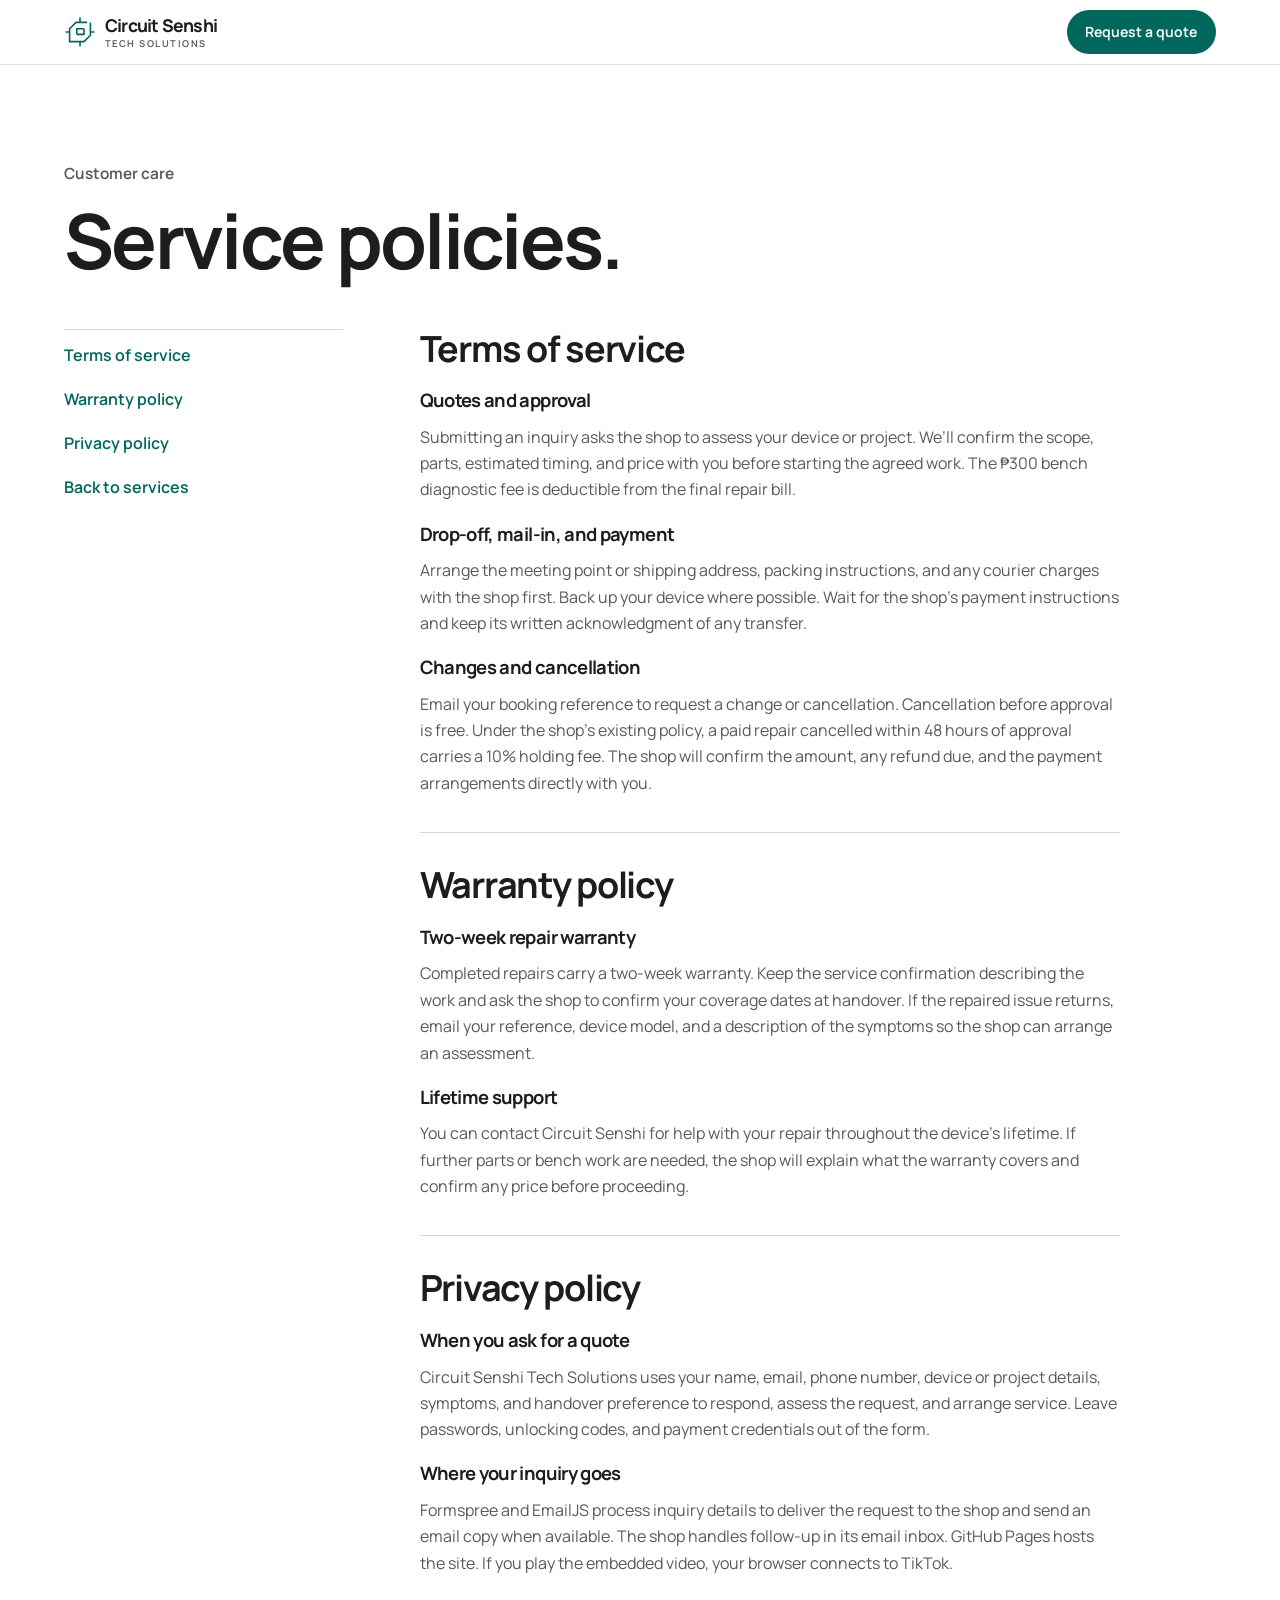
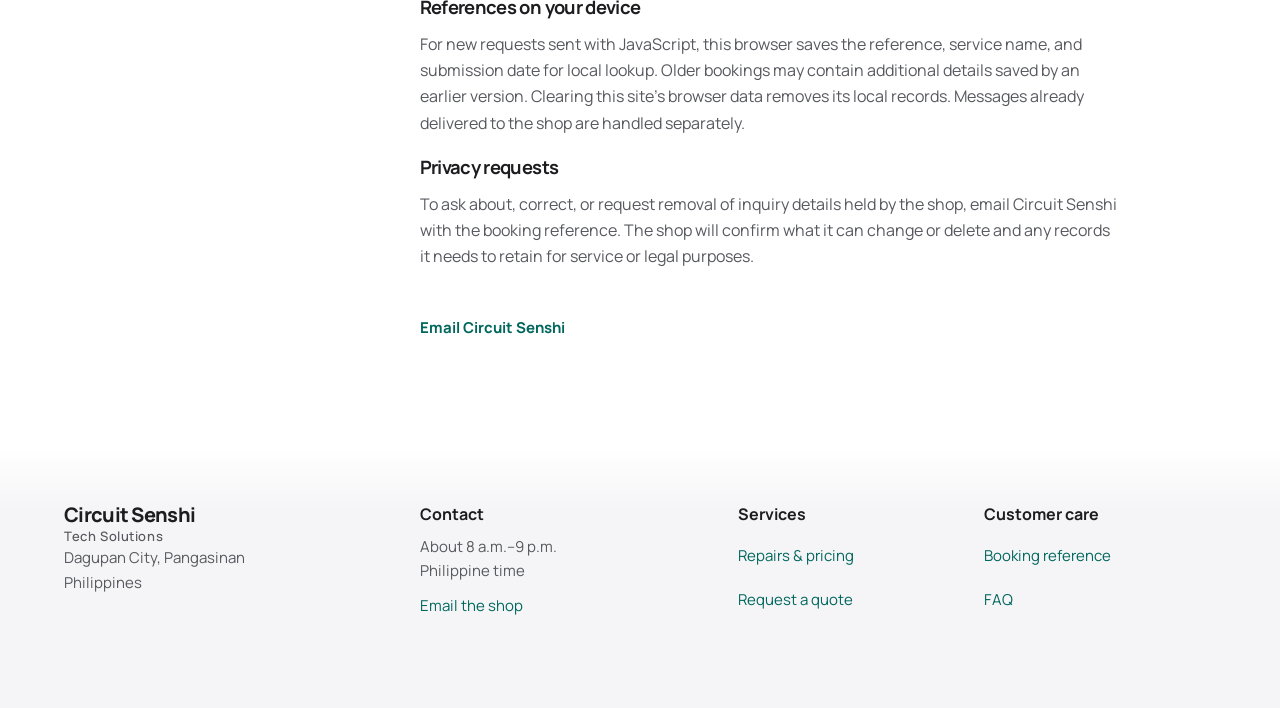
==== commit 6c0d222c: "Polish repair services with responsive bento layouts and accessible motion" ====
--- a/policies.html
+++ b/policies.html
@@ -20,11 +20,13 @@
   <meta name="twitter:description" content="Read the shop’s repair terms, two-week warranty and inquiry privacy policy.">
   <meta name="twitter:image" content="https://gian881-ctrl.github.io/Circuitshensi/assets/social-preview.jpg">
   <link rel="icon" href="./assets/favicon.svg" type="image/svg+xml">
-  <link rel="stylesheet" href="./styles.css">
+  <link rel="stylesheet" href="./styles.css?v=9bb151b6">
+  <script src="./motion.js?v=853c9d8e" defer></script>
 </head>
 <body class="policy-page">
   <a class="skip-link" href="#main">Skip to content</a>
-  <header class="site-header"><div class="wrap header-inner">
+  <span class="page-origin" aria-hidden="true"></span>
+  <header class="site-header"><span class="scroll-progress" aria-hidden="true"></span><div class="wrap header-inner">
     <a class="brand" href="./" aria-label="Circuit Senshi home"><svg viewBox="0 0 40 40" aria-hidden="true"><path d="M29 8H15L7 16v16h18l8-8V8M16 23v-7h9M16 23h9v-7M2 20h5M20 2v6M33 20h5M20 32v6"/></svg><span>Circuit Senshi<small>TECH SOLUTIONS</small></span></a>
     <a class="button button-small" href="./#inquiry">Request a quote</a>
   </div></header>
--- a/styles.css
+++ b/styles.css
@@ -55,7 +55,11 @@
 .text-link,.service-link{color:var(--accent);background:none;border:0;padding:0}
 .button span[aria-hidden],.text-link span[aria-hidden]{line-height:1}
 
-.site-header{background:#ffffffed;border-bottom:1px solid #e5e5e7;position:sticky;top:0;z-index:6;-webkit-backdrop-filter:saturate(160%) blur(18px);backdrop-filter:saturate(160%) blur(18px)}
+.site-header{background:white;border-bottom:1px solid #1a433d24;position:sticky;top:0;z-index:6}
+.page-origin{position:absolute;inset:0 auto auto 0;width:1px;height:1px;pointer-events:none}
+.scroll-progress{position:absolute;inset:0 0 auto;height:3px;z-index:1;background:linear-gradient(90deg,#00675d,#268b78);transform:scaleX(0);transform-origin:left center;pointer-events:none}
+[data-count]{display:inline-block;position:relative;font-variant-numeric:tabular-nums}
+.count-window{display:none}
 .header-inner{min-height:var(--header-height);display:flex;align-items:center;justify-content:space-between;gap:1.25rem}
 .brand{display:inline-flex;align-items:center;gap:.55rem;min-height:44px;font-size:1.1rem;font-weight:740;line-height:1.17;letter-spacing:-.043em}
 .brand:hover,.footer-brand:hover{text-decoration:none}
@@ -75,35 +79,38 @@
 .hero-photo{display:block;width:100%;height:auto}
 .eyebrow{display:block;margin-bottom:.72rem;color:var(--muted);font-size:.96rem;font-weight:640}
 .hero .eyebrow{color:var(--accent);margin-bottom:.8rem}
-.service-strip{background:var(--surface)}
-.service-strip>.wrap{display:flex;align-items:center;justify-content:center;gap:.4rem clamp(1rem,5.7vw,5rem);padding-block:1rem;font-size:.875rem;font-weight:610;color:#414348}
-.service-strip span:first-child{color:var(--muted);font-size:.85rem;font-weight:550}
+.bench-highlights{display:grid;grid-template-columns:1.4fr 1fr 1fr;gap:clamp(.7rem,1.55vw,1.3rem);margin-block:0}
+.highlight-card{min-width:0;position:relative;overflow:hidden;display:flex;flex-direction:column;align-items:flex-start;padding:clamp(1.25rem,2.5vw,2.15rem);border:1px solid #dce4e1;border-radius:var(--radius);background:linear-gradient(125deg,#f9fafb,#eff2f2)}
+.highlight-card dt{font-size:.9rem;font-weight:650;color:#455955}
+.highlight-card dd{margin:0}
+.highlight-card .highlight-value{margin:.5rem 0 .35rem;color:var(--ink);font-size:clamp(2.1rem,4.4vw,3.85rem);line-height:1.1;font-weight:720;letter-spacing:-.065em;font-variant-numeric:tabular-nums}
+.highlight-value small{font-size:.52em;letter-spacing:-.035em}
+.highlight-detail{color:#475752;font-size:.9375rem}
+.highlight-fee{background:radial-gradient(ellipse at 100% 0%,#c8eee1 0,transparent 68%),#e7f4ee;border-color:#cde3da}
+.highlight-fee .highlight-value{color:#084f45}
+.highlight-warranty{background:linear-gradient(135deg,#f0f7f7,#e3f0ee)}
+.highlight-card .highlight-action{margin-top:.25rem}
 
 .section-heading{display:flex;justify-content:space-between;align-items:end;gap:2.5rem;margin-bottom:clamp(2rem,3.5vw,3rem)}
 .section-heading p:not(.eyebrow){max-width:39ch;color:var(--muted)}
 .service-grid{display:grid;grid-template-columns:repeat(2,minmax(0,1fr));gap:clamp(1rem,2vw,1.7rem)}
 .service-card,.youtube-card,.local-path,.portal-card{border-radius:var(--radius);background:var(--surface)}
-.service-card{--card-pad:clamp(1.35rem,2.6vw,2.35rem);padding:0 var(--card-pad) var(--card-pad);display:flex;flex-direction:column;overflow:hidden;min-width:0}
-.service-photo{position:relative;aspect-ratio:2.22/1;overflow:hidden;isolation:isolate;display:grid;place-items:center;background:#e8e9eb;margin:0 calc(-1 * var(--card-pad)) 1.55rem}
+.service-card{--card-pad:clamp(1.3rem,2.4vw,2.15rem);padding:0 var(--card-pad) var(--card-pad);display:flex;flex-direction:column;overflow:hidden;min-width:0;border:1px solid #dcdfdf;background:#fafafa}
+.service-feature{--ink:#f4fcf8;--muted:#c7ded7;--accent:#a3eed3;--line:#45645b;color:var(--ink);background:#142e29;border-color:#2d4c43}
+.service-feature .service-photo::after{content:"";position:absolute;inset:0;pointer-events:none;background:linear-gradient(0deg,#142e29,transparent 34%)}
+.service-photo{position:relative;height:clamp(11rem,20vw,16.5rem);overflow:hidden;isolation:isolate;display:grid;place-items:center;background:#e8e9eb;margin:0 calc(-1 * var(--card-pad)) 1.55rem}
 .service-photo img{width:100%;height:100%;position:absolute;inset:0;object-fit:cover}
 .service-photo.station-photo img{object-position:50% 42%}
-.service-photo:has(svg){background:linear-gradient(125deg,#eef2f2,#e2ebe8)}
-.service-icon,.service-photo svg{width:2.7rem;height:2.7rem;fill:none;stroke:var(--accent);stroke-width:1.65;stroke-linecap:round;stroke-linejoin:round}
-.service-photo svg{width:4.5rem;height:4.5rem;color:var(--accent)}
 .service-card h3{margin-bottom:.65rem;font-size:clamp(1.55rem,2.35vw,2.15rem)}
 .service-card>p{color:var(--muted);font-size:.9375rem}
-.price{display:flex;flex-direction:column;margin-top:auto;padding-top:1.5rem}
+.service-feature h3{font-size:clamp(1.85rem,3.3vw,2.9rem)}
+.service-specs{display:grid;grid-template-columns:repeat(auto-fit,minmax(min(100%,10rem),1fr));align-content:start;gap:.9rem 1.25rem;margin-top:1.3rem;padding:1.05rem 0;border-block:1px solid var(--line)}
+.price{display:flex;flex-direction:column}
 .price strong{color:var(--ink);font-weight:680;font-size:clamp(1.22rem,1.65vw,1.5rem);letter-spacing:-.04em;font-variant-numeric:tabular-nums}
-.price span,.service-card .service-time{color:var(--muted);font-size:.875rem}
-.service-card .service-time{margin-top:.8rem}
+.price span,.service-card .service-time{color:var(--muted);font-size:.875rem;line-height:1.5}
 .service-time strong{display:block;color:var(--ink);margin-bottom:.12rem}
-.service-link{border-top:1px solid var(--line);justify-content:space-between;align-self:stretch;margin-top:1rem;padding-top:.75rem}
-.diagnostic{max-width:none;display:flex;align-items:center;flex-wrap:wrap;gap:.4rem 1rem;margin-top:1.35rem;padding:1rem 1.4rem;background:var(--panel);border-radius:16px;font-size:.9375rem}
-.diagnostic svg{width:1.25rem;height:1.25rem;fill:none;stroke:var(--accent);stroke-width:1.5}
-.diagnostic span{color:var(--muted)}
-.diagnostic a{color:var(--accent);display:inline-flex;align-items:center;min-height:44px;margin-left:auto}
-
-.process-section,.inquiry-section{background:var(--surface)}
+.service-link{align-self:flex-start;margin-top:.65rem}
+
 .process-layout,.faq-layout,.inquiry-layout,.policy-layout{display:grid;gap:clamp(2.5rem,6vw,6rem);align-items:start}
 .process-layout{grid-template-columns:1.2fr 1fr}
 .process-layout .muted,.local-path p,.steps p,.youtube-card p,.github-link p{color:var(--muted);margin-top:.6rem}
@@ -201,7 +208,6 @@
 .portal-lookup .button{min-height:48px}
 .reference-section .text-link{margin-top:1rem}
 
-.site-footer{background:var(--surface);border-top:1px solid var(--line)}
 .footer-grid{display:grid;grid-template-columns:1.3fr 1.15fr .85fr .95fr;gap:clamp(1.5rem,3vw,3.5rem);padding-block:3.5rem 5rem}
 .footer-brand{font-size:1.25rem;font-weight:760;line-height:1.2;letter-spacing:-.035em;min-height:44px;display:inline-flex;flex-direction:column;justify-content:center}
 .footer-brand span{font-size:.8125rem;font-weight:540;color:var(--muted);letter-spacing:.045em;margin-top:.17rem}
@@ -238,9 +244,13 @@
 
 @supports(grid-template-rows:subgrid){
   @media(min-width:36.001rem){
-    .service-card{display:grid;grid-template-rows:subgrid;grid-row:span 6;row-gap:0}
-    .service-card .price{margin-top:0}
-  }
+    .service-card{display:grid;grid-template-rows:subgrid;grid-row:span 5;row-gap:0}
+  }
+}
+@media(min-width:58rem){
+  .service-grid{grid-template-columns:repeat(12,minmax(0,1fr))}
+  .service-card{grid-column:span 5}
+  .service-card:first-child,.service-card:last-child{grid-column:span 7}
 }
 @media(max-width:62rem){
   :root{--header-height:3.75rem}
@@ -257,7 +267,6 @@
 }
 @media(max-width:52rem){
   .service-card h3{margin-bottom:.65rem}
-  .price{padding-top:.85rem}
   .inquiry-layout,.process-layout,.faq-layout{grid-template-columns:1fr}
   .faq-layout{gap:1.75rem}
   .inquiry-copy .booking-note{max-width:60ch}
@@ -270,9 +279,12 @@
   .hero-description{margin-top:1.15rem}
   .hero-actions{margin-top:1.15rem}
   .hero-actions{gap:.5rem 1rem}
-  .service-strip>.wrap{display:grid;grid-template-columns:repeat(3,minmax(0,1fr));align-items:start;text-align:center;gap:.5rem .35rem;font-size:.8125rem;line-height:1.45}
-  .service-strip span:first-child{grid-column:1/-1}
-  .diagnostic a{margin-left:0}
+  .bench-highlights{grid-template-columns:repeat(2,minmax(0,1fr))}
+  .highlight-fee{grid-column:1/-1}
+  .highlight-card{padding:1.1rem;border-radius:18px}
+  .highlight-card .highlight-value{font-size:clamp(1.8rem,7.2vw,2.7rem)}
+  .highlight-fee .highlight-value{font-size:2.75rem}
+  .highlight-detail{font-size:.875rem}
   .section-heading{display:block}
   .section-heading p:not(.eyebrow){margin-top:.9rem}
   .portfolio-grid,.policy-layout{grid-template-columns:1fr}
@@ -291,8 +303,6 @@
   .preference-options{gap:.6rem}
   .preference-options{grid-template-columns:1fr}
   .preference-options label{gap:.65rem;padding:.75rem;min-height:54px}
-  .diagnostic{gap:.4rem .6rem}
-  .diagnostic span{width:100%}
   .portal-lookup{align-items:stretch;flex-direction:column}
   .portal-lookup :is(.field,input){flex:auto}
   .footer-grid{column-gap:1.25rem}
@@ -308,9 +318,183 @@
   .hero-actions .button,.hero-actions .text-link{font-size:.875rem}
   .hero-actions .button{padding-inline:.85rem}
 }
+@media screen and (prefers-reduced-motion:no-preference){
+  :root{--ease-settle:cubic-bezier(.22,.76,.22,1)}
+
+  @supports (animation-timeline:scroll(root block)){
+    .scroll-progress{animation:reading-progress auto linear both;animation-timeline:scroll(root block)}
+    @keyframes reading-progress{from{transform:scaleX(0)}to{transform:scaleX(1)}}
+  }
+  .is-counting .count-label{opacity:0}
+  .count-window{display:block;position:absolute;inset:0;overflow:hidden;pointer-events:none}
+  .count-track,.count-track>span{display:block;height:100%;text-align:right}
+  .count-track{animation:figure-roll 680ms cubic-bezier(.24,.66,.18,1) both}
+  @keyframes figure-roll{from{transform:translateY(0)}to{transform:translateY(-400%)}}
+  .menu-toggle span,.faq-list summary::after{transition:transform 220ms var(--ease-settle)}
+  .menu-toggle[aria-expanded=true] span{transform:rotate(45deg)}
+
+  .chat-panel:not([hidden]){animation:contact-open 200ms var(--ease-settle)}
+  @keyframes contact-open{
+    from{opacity:.5;transform:translateY(8px)}
+    to{opacity:1;transform:translateY(0)}
+  }
+  @media(max-width:62rem){
+    #navigation.is-open{animation:menu-open 180ms var(--ease-settle)}
+    @keyframes menu-open{
+      from{opacity:.6;transform:translateY(-6px)}
+      to{opacity:1;transform:translateY(0)}
+    }
+  }
+
+  @media(hover:hover) and (pointer:fine){
+    .service-photo img{transition:transform 480ms var(--ease-settle)}
+    .service-card:hover .service-photo img,.service-card:focus-within .service-photo img{transform:scale(1.035)}
+  }
+
+  @media(min-width:62.001rem) and (hover:hover) and (pointer:fine){
+    #navigation>a:not(.button){position:relative;text-decoration:none}
+    #navigation>a:not(.button)::after{
+      content:"";
+      position:absolute;
+      inset:auto 0 .38rem;
+      height:2px;
+      background:var(--accent);
+      transform:scaleX(0);
+      transform-origin:left;
+      transition:transform 190ms var(--ease-settle);
+    }
+    #navigation>a:not(.button):is(:hover,:focus-visible)::after{transform:scaleX(1)}
+  }
+
+  /* Keep the masthead in place as visitors move between the site and its policies. */
+  @view-transition{navigation:auto}
+  .site-header{view-transition-name:masthead}
+  ::view-transition-group(*){animation-name:none;animation-duration:220ms}
+
+  .hero-copy > *{animation:hero-intro 540ms var(--ease-settle) backwards}
+  .hero-copy h1{animation-delay:45ms}
+  .hero-description{animation-delay:90ms}
+  .hero-actions{animation-delay:135ms}
+  .hero-actions:focus-within{animation:none}
+  .bench-art{animation:product-intro 720ms var(--ease-settle) backwards}
+  @keyframes hero-intro{
+    from{opacity:.72;transform:translateY(13px)}
+    to{opacity:1;transform:none}
+  }
+  @keyframes product-intro{
+    from{opacity:.92;transform:translateY(18px) scale(.985)}
+    to{opacity:1;transform:none}
+  }
+
+  /* The image moves inside its reserved frame with the visitor's own scroll. */
+  @supports (animation-timeline:view()) and (animation-range:exit-crossing 0% exit-crossing 100%){
+    .hero-showcase{view-timeline:--product-exit block;view-timeline-inset:0;--product-scale:1.075;--product-shift:2%}
+    .hero-photo{
+      animation:product-detail auto linear both;
+      animation-timeline:--product-exit;
+      animation-range:exit-crossing 0% exit-crossing 85%;
+    }
+    @media(max-width:43rem){.hero-showcase{--product-scale:1.035;--product-shift:1%}}
+    @keyframes product-detail{from{transform:none}to{transform:translateY(var(--product-shift)) scale(var(--product-scale))}}
+  }
+
+  .is-arriving{animation:section-arrive 540ms var(--ease-settle) backwards}
+  .is-arriving:focus-within{animation:none}
+  @media(min-width:36.001rem){
+    .service-card.is-arriving:nth-child(even){animation-delay:60ms}
+  }
+  @keyframes section-arrive{
+    from{opacity:.72;transform:translateY(18px) scale(.99)}
+    to{opacity:1;transform:none}
+  }
+}
+/* Opaque surfaces are the baseline for browsers without backdrop filtering. */
+.site-header::after,.chat-toggle::before{
+  content:"";position:absolute;pointer-events:none;opacity:0;
+}
+.site-header::after{
+  top:100%;inset-inline:0;height:12px;
+  background:linear-gradient(#16352d15,transparent);
+}
+.chat-toggle::before{
+  inset:0;border-radius:inherit;box-shadow:0 8px 24px #194c3e23;
+}
+.site-header.is-scrolled::after,.site-header.is-scrolled ~ .chat-toggle::before{opacity:1}
+@supports (backdrop-filter:blur(16px)) or (-webkit-backdrop-filter:blur(16px)){
+  .site-header,.chat-toggle,.chat-panel{
+    -webkit-backdrop-filter:blur(16px) saturate(145%);
+    backdrop-filter:blur(16px) saturate(145%);
+    background-color:rgb(255 255 255 / .84);
+  }
+  .chat-panel{background-color:rgb(255 255 255 / .94)}
+}
+
+.process-section,.inquiry-section{
+  --section-blend:clamp(2rem,5vw,4.5rem);
+  background:linear-gradient(to bottom,var(--bg),var(--surface) var(--section-blend),
+    var(--surface) calc(100% - var(--section-blend)),var(--bg));
+}
+.site-footer{
+  background:linear-gradient(to bottom,var(--bg),var(--surface) 4rem);
+}
+
+@media screen and (prefers-reduced-motion:no-preference){
+  .site-header::after,.chat-toggle::before{transition:opacity 220ms ease-out}
+  .button,.menu-toggle,.chat-toggle{transition:transform 180ms var(--ease-settle)}
+  .button:not(:disabled):active,.menu-toggle:active,.chat-toggle:active{
+    transform:scale(.97);
+  }
+  .faq-list details[open] > :not(summary){animation:answer-in 200ms var(--ease-settle)}
+  @keyframes answer-in{
+    from{opacity:.66;transform:translateY(-4px)}
+    to{opacity:1;transform:none}
+  }
+  @media(hover:hover) and (pointer:fine){
+    .button:not(.play-video,.button-outline){position:relative;isolation:isolate;overflow:hidden}
+    .button:not(.play-video,.button-outline)::before{
+      content:"";position:absolute;z-index:-1;inset-block:0;left:0;width:45%;pointer-events:none;
+      background:linear-gradient(100deg,transparent,#fff3,transparent);
+      opacity:0;
+    }
+    .button:not(:disabled):is(:hover,:focus-visible)::before{
+      animation:button-sheen 520ms var(--ease-settle);
+    }
+    @keyframes button-sheen{
+      0%{opacity:0;transform:translateX(-130%) skewX(-15deg)}
+      20%{opacity:.85}
+      100%{opacity:0;transform:translateX(260%) skewX(-15deg)}
+    }
+    .button:not(:active,:disabled):hover,.chat-toggle:not(:active):hover{transform:translateY(-1px)}
+    .chat-toggle svg,.play-video span[aria-hidden]{transition:transform 180ms var(--ease-settle)}
+    .chat-toggle:hover svg{transform:translateY(-1px) rotate(-7deg)}
+    .play-video:hover span[aria-hidden]{transform:translateX(2px)}
+  }
+}
+
+@media screen and (prefers-reduced-motion:no-preference) and (hover:hover) and (pointer:fine) and (forced-colors:none){
+  .service-card{position:relative;isolation:isolate}
+  .service-card > :not(figure){position:relative;z-index:2}
+  .service-feature{--spot-core:#88e7cd30}
+  .service-card::after{
+    content:"";position:absolute;z-index:1;pointer-events:none;width:23rem;height:23rem;
+    left:-11.5rem;top:-11.5rem;opacity:0;
+    background:radial-gradient(circle closest-side,var(--spot-core,#88e7cd48),transparent);
+    transform:translate3d(var(--spot-x,0px),var(--spot-y,0px),0);
+    transition:opacity 200ms ease;
+  }
+  .service-card.has-spotlight:hover::after{opacity:1}
+}
+@media(forced-colors:active){
+  .site-header,.chat-toggle,.chat-panel{
+    background:Canvas;color:CanvasText;border-color:ButtonText;
+    -webkit-backdrop-filter:none;backdrop-filter:none;
+  }
+  .site-header::after,.chat-toggle::before,.button::before{display:none}
+}
 @media(prefers-reduced-motion:reduce){
   html{scroll-behavior:auto}
-  *,*::before,*::after{animation-duration:.01ms!important;animation-iteration-count:1!important;transition-duration:.01ms!important}
+  .scroll-progress{display:none}
+  *,*::before,*::after{animation:none!important;transition:none!important}
 }
 @media(scripting:none){
   .menu-toggle,.chat-toggle,.play-video{display:none}
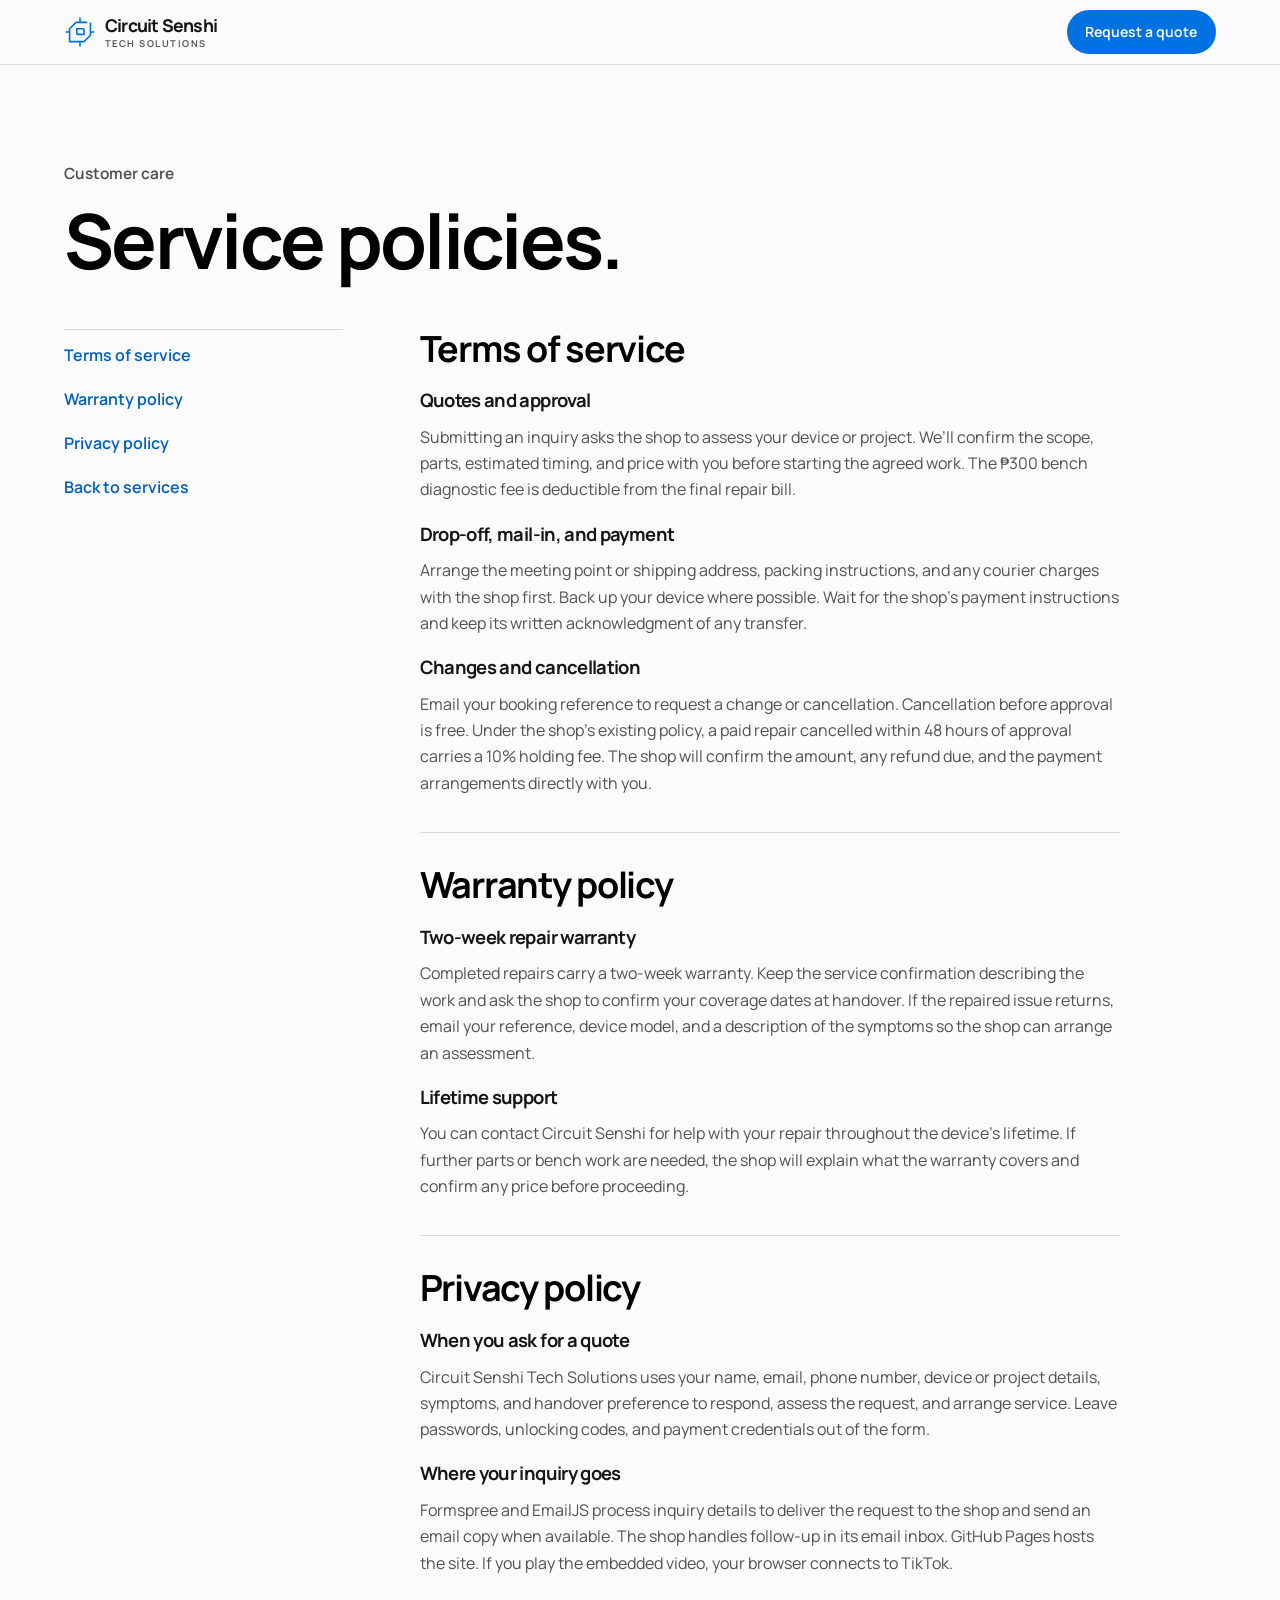
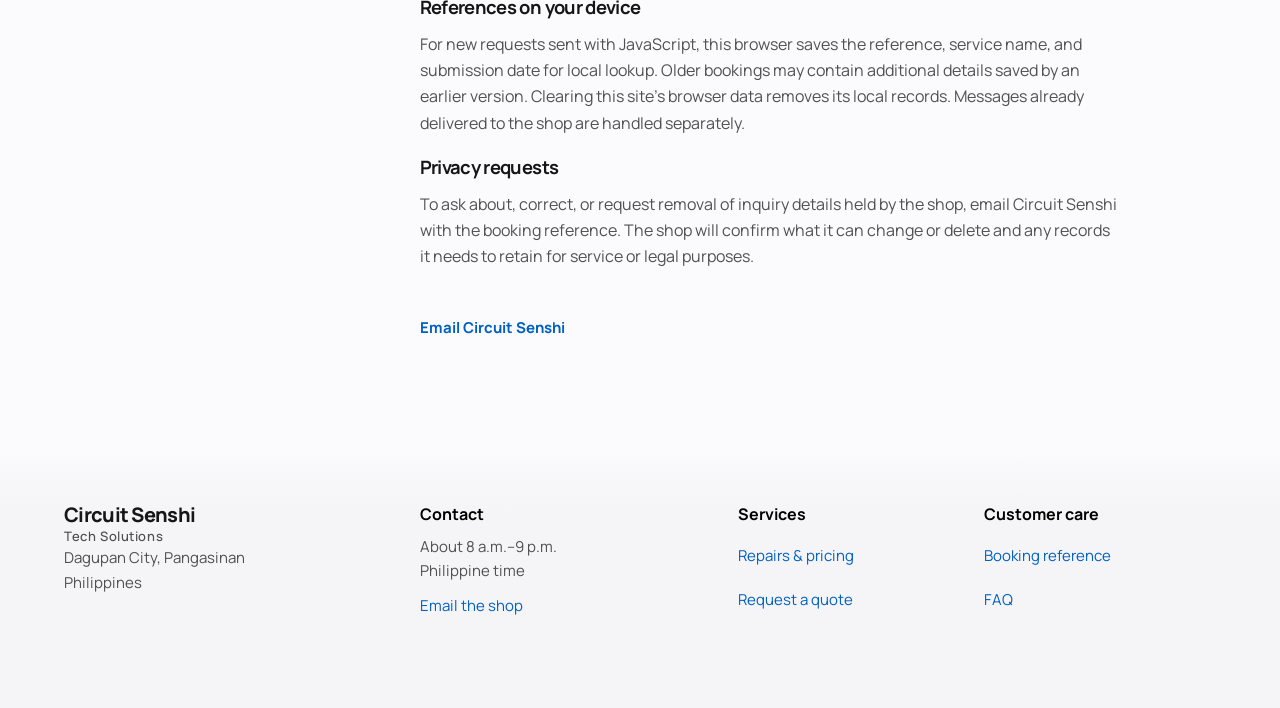
==== commit 3a27159f: "Expand repair services and add an interactive quote estimator" ====
--- a/policies.html
+++ b/policies.html
@@ -20,15 +20,15 @@
   <meta name="twitter:description" content="Read the shop’s repair terms, two-week warranty and inquiry privacy policy.">
   <meta name="twitter:image" content="https://gian881-ctrl.github.io/Circuitshensi/assets/social-preview.jpg">
   <link rel="icon" href="./assets/favicon.svg" type="image/svg+xml">
-  <link rel="stylesheet" href="./styles.css?v=9bb151b6">
-  <script src="./motion.js?v=853c9d8e" defer></script>
+  <link rel="stylesheet" href="./styles.css?v=3e699a28">
+  <script src="./motion.js?v=7cc31aed" defer></script>
 </head>
 <body class="policy-page">
   <a class="skip-link" href="#main">Skip to content</a>
   <span class="page-origin" aria-hidden="true"></span>
   <header class="site-header"><span class="scroll-progress" aria-hidden="true"></span><div class="wrap header-inner">
     <a class="brand" href="./" aria-label="Circuit Senshi home"><svg viewBox="0 0 40 40" aria-hidden="true"><path d="M29 8H15L7 16v16h18l8-8V8M16 23v-7h9M16 23h9v-7M2 20h5M20 2v6M33 20h5M20 32v6"/></svg><span>Circuit Senshi<small>TECH SOLUTIONS</small></span></a>
-    <a class="button button-small" href="./#inquiry">Request a quote</a>
+    <a class="button button-small" href="./#repair-form">Request a quote</a>
   </div></header>
   <main class="section wrap" id="main">
     <div class="section-heading"><div><p class="eyebrow">Customer care</p><h1>Service policies.</h1></div></div>
@@ -60,7 +60,7 @@
   <footer class="site-footer"><div class="wrap footer-grid">
     <div><a class="footer-brand" href="./">Circuit Senshi<span>Tech Solutions</span></a><p>Dagupan City, Pangasinan<br>Philippines</p></div>
     <div class="footer-links"><h2>Contact</h2><p>About 8 a.m.–9 p.m.<br>Philippine time</p><a href="mailto:giancastillo116@gmail.com">Email the shop</a></div>
-    <div class="footer-links"><h2>Services</h2><a href="./#services">Repairs &amp; pricing</a><a href="./#inquiry">Request a quote</a></div>
+    <div class="footer-links"><h2>Services</h2><a href="./#services">Repairs &amp; pricing</a><a href="./#repair-form">Request a quote</a></div>
     <div class="footer-links"><h2>Customer care</h2><a href="./#order-portal">Booking reference</a><a href="./#faq">FAQ</a></div>
   </div></footer>
 </body>
--- a/styles.css
+++ b/styles.css
@@ -7,27 +7,29 @@
 
 :root{
   color-scheme:light;
-  --bg:#fff;
+  --bg:#fbfbfd;
   --surface:#f5f5f7;
-  --panel:#edf4f2;
-  --ink:#1d1d20;
-  --muted:#57595f;
-  --accent:#00675d;
-  --line:#d6d8da;
-  --input-line:#85898c;
-  --error:#ab2b21;
+  --panel:#0071e30c;
+  --ink:#161617;
+  --muted:#161617bd;
+  --accent:#0071e3;
+  --link-ink:color-mix(in srgb,#0071e3 85%,#000000);
+  --line:#16161726;
+  --input-line:#00000075;
+  --error:#161617;
   --radius:24px;
   --gutter:clamp(1.25rem,4.5vw,4.5rem);
   --header-height:4rem;
 }
 *,*::before,*::after{box-sizing:border-box}
-html{scroll-behavior:smooth;scroll-padding-top:calc(var(--header-height) + 1.25rem);scrollbar-color:#b8babc var(--bg)}
+html{scroll-behavior:smooth;scroll-padding-top:calc(var(--header-height) + 1.25rem);scrollbar-color:#16161750 var(--bg)}
 body{margin:0;background:var(--bg);color:var(--ink);font:400 1rem/1.65 Manrope,Arial,sans-serif}
-::selection{background:var(--accent);color:var(--bg)}
+::selection{background:#0071e3;color:#fbfbfd}
 :focus-visible{outline:3px solid var(--accent);outline-offset:4px}
 h1,h2,h3,h4,p,figure{margin:0}
 h1,h2,h3,h4{line-height:1.13;letter-spacing:-.035em;text-wrap:balance}
 h1,h2,h3{font-weight:700}
+h1,h2{color:var(--heading,#000000)}
 h2{font-size:clamp(2.45rem,4.25vw,4rem)}
 h3{font-size:clamp(1.35rem,2.2vw,1.75rem)}
 p{max-width:70ch}
@@ -47,17 +49,17 @@
 .skip-link{position:fixed;left:1rem;top:0;transform:translateY(-150%);z-index:10;padding:.8rem 1.1rem;background:var(--accent);color:var(--bg);border-radius:0 0 6px 6px}
 .skip-link:focus{transform:none}
 .button,.text-link,.service-link{display:inline-flex;align-items:center;gap:.75rem;min-height:44px;font-size:.9375rem;font-weight:720;line-height:1.4}
-.button{justify-content:center;background:var(--accent);border:1px solid transparent;border-radius:999px;color:white;padding:.82rem 1.35rem;text-align:center;font-weight:650}
-.button:hover,.button:focus-visible{background:#00554e;color:white;text-decoration:none}
+.button{justify-content:center;background:#0071e3;border:1px solid transparent;border-radius:999px;color:#fbfbfd;padding:.82rem 1.35rem;text-align:center;font-weight:650}
+.button:hover,.button:focus-visible{background:var(--link-ink);color:#fbfbfd;text-decoration:none}
 .button-small{padding:.6rem 1.1rem;font-size:.875rem}
 .button-outline{background:transparent;border-color:var(--input-line);color:var(--ink)}
-.button-outline:hover{background:var(--panel);color:var(--accent)}
-.text-link,.service-link{color:var(--accent);background:none;border:0;padding:0}
+.button-outline:is(:hover,:focus-visible){background:var(--panel);color:var(--link-ink)}
+.text-link,.service-link:not(.button){color:var(--link-ink);background:none;border:0;padding:0}
 .button span[aria-hidden],.text-link span[aria-hidden]{line-height:1}
 
-.site-header{background:white;border-bottom:1px solid #1a433d24;position:sticky;top:0;z-index:6}
+.site-header{background:#fbfbfd;border-bottom:1px solid #00000020;position:sticky;top:0;z-index:6}
 .page-origin{position:absolute;inset:0 auto auto 0;width:1px;height:1px;pointer-events:none}
-.scroll-progress{position:absolute;inset:0 0 auto;height:3px;z-index:1;background:linear-gradient(90deg,#00675d,#268b78);transform:scaleX(0);transform-origin:left center;pointer-events:none}
+.scroll-progress{position:absolute;inset:0 0 auto;height:3px;z-index:1;background:#0071e3;transform:scaleX(0);transform-origin:left center;pointer-events:none}
 [data-count]{display:inline-block;position:relative;font-variant-numeric:tabular-nums}
 .count-window{display:none}
 .header-inner{min-height:var(--header-height);display:flex;align-items:center;justify-content:space-between;gap:1.25rem}
@@ -67,38 +69,39 @@
 .brand small{display:block;color:var(--muted);font-weight:640;letter-spacing:.16em;font-size:.59rem;line-height:1.2;margin-top:.19rem}
 #navigation{display:flex;align-items:center;gap:clamp(.9rem,2.15vw,2.15rem)}
 #navigation>a{display:inline-flex;align-items:center;justify-content:center;min-width:44px;min-height:44px;font-size:.875rem;font-weight:570}
-#navigation>a:hover{color:var(--accent)}
-#navigation>.button:hover{color:white}
+#navigation>a:hover{color:var(--link-ink)}
+#navigation>.button:hover{color:#fbfbfd}
 .menu-toggle{display:none}
 
 .hero{display:flex;flex-direction:column;align-items:center;gap:clamp(2.15rem,3.6vw,3.5rem);padding-block:clamp(3.3rem,5vw,5.15rem) clamp(1.7rem,3vw,3rem);text-align:center}
-.hero h1{font-size:clamp(3.25rem,6.3vw,6.2rem);line-height:1.02;letter-spacing:-.068em;font-weight:730}
-.hero-description{font-size:clamp(1.0625rem,1.6vw,1.36rem);color:#45484a;line-height:1.5;font-weight:510;max-width:50ch;margin:1rem auto 0;text-wrap:balance}
-.hero-actions{display:flex;align-items:center;justify-content:center;flex-wrap:wrap;gap:.5rem 1.5rem;margin-top:1.35rem}
+.hero h1{max-width:19ch;margin-inline:auto;font-size:clamp(3.25rem,6.3vw,6.2rem);line-height:1.02;letter-spacing:-.068em;font-weight:730}
+.hero-description{font-size:clamp(1.0625rem,1.6vw,1.36rem);color:var(--muted);line-height:1.5;font-weight:510;max-width:50ch;margin:1rem auto 0;text-wrap:balance}
+.hero-actions{display:flex;align-items:center;justify-content:center;flex-wrap:wrap;gap:.65rem;margin-top:1.35rem}
+.hero-actions .button-outline{border-color:#0071e3;color:var(--link-ink)}
 .bench-art{width:100%;overflow:hidden;border-radius:var(--radius);background:var(--surface);isolation:isolate}
 .hero-photo{display:block;width:100%;height:auto}
 .eyebrow{display:block;margin-bottom:.72rem;color:var(--muted);font-size:.96rem;font-weight:640}
-.hero .eyebrow{color:var(--accent);margin-bottom:.8rem}
-.bench-highlights{display:grid;grid-template-columns:1.4fr 1fr 1fr;gap:clamp(.7rem,1.55vw,1.3rem);margin-block:0}
-.highlight-card{min-width:0;position:relative;overflow:hidden;display:flex;flex-direction:column;align-items:flex-start;padding:clamp(1.25rem,2.5vw,2.15rem);border:1px solid #dce4e1;border-radius:var(--radius);background:linear-gradient(125deg,#f9fafb,#eff2f2)}
-.highlight-card dt{font-size:.9rem;font-weight:650;color:#455955}
+.hero .eyebrow{color:var(--link-ink);margin-bottom:.8rem}
+.bench-highlights{display:grid;grid-template-columns:repeat(4,minmax(0,1fr));gap:clamp(.65rem,1.4vw,1.1rem);margin-block:0}
+.highlight-card{min-width:0;position:relative;overflow:hidden;display:flex;flex-direction:column;align-items:flex-start;padding:clamp(1.25rem,2.5vw,2.15rem);border:1px solid var(--line);border-radius:var(--radius);background:linear-gradient(125deg,var(--bg),var(--surface))}
+.highlight-card dt{font-size:.9rem;font-weight:650;color:var(--muted)}
 .highlight-card dd{margin:0}
-.highlight-card .highlight-value{margin:.5rem 0 .35rem;color:var(--ink);font-size:clamp(2.1rem,4.4vw,3.85rem);line-height:1.1;font-weight:720;letter-spacing:-.065em;font-variant-numeric:tabular-nums}
+.highlight-card .highlight-value{margin:.5rem 0 .45rem;color:var(--ink);font-size:clamp(1.65rem,2.7vw,2.85rem);line-height:1.1;font-weight:720;letter-spacing:-.055em;font-variant-numeric:tabular-nums;overflow-wrap:break-word}
 .highlight-value small{font-size:.52em;letter-spacing:-.035em}
-.highlight-detail{color:#475752;font-size:.9375rem}
-.highlight-fee{background:radial-gradient(ellipse at 100% 0%,#c8eee1 0,transparent 68%),#e7f4ee;border-color:#cde3da}
-.highlight-fee .highlight-value{color:#084f45}
-.highlight-warranty{background:linear-gradient(135deg,#f0f7f7,#e3f0ee)}
+.highlight-detail{color:var(--muted);font-size:.9375rem}
+.highlight-fee{background:var(--surface);border-color:var(--line)}
+.highlight-fee .highlight-value{color:#000000}
+.highlight-warranty{background:var(--surface)}
 .highlight-card .highlight-action{margin-top:.25rem}
 
 .section-heading{display:flex;justify-content:space-between;align-items:end;gap:2.5rem;margin-bottom:clamp(2rem,3.5vw,3rem)}
 .section-heading p:not(.eyebrow){max-width:39ch;color:var(--muted)}
 .service-grid{display:grid;grid-template-columns:repeat(2,minmax(0,1fr));gap:clamp(1rem,2vw,1.7rem)}
-.service-card,.youtube-card,.local-path,.portal-card{border-radius:var(--radius);background:var(--surface)}
-.service-card{--card-pad:clamp(1.3rem,2.4vw,2.15rem);padding:0 var(--card-pad) var(--card-pad);display:flex;flex-direction:column;overflow:hidden;min-width:0;border:1px solid #dcdfdf;background:#fafafa}
-.service-feature{--ink:#f4fcf8;--muted:#c7ded7;--accent:#a3eed3;--line:#45645b;color:var(--ink);background:#142e29;border-color:#2d4c43}
-.service-feature .service-photo::after{content:"";position:absolute;inset:0;pointer-events:none;background:linear-gradient(0deg,#142e29,transparent 34%)}
-.service-photo{position:relative;height:clamp(11rem,20vw,16.5rem);overflow:hidden;isolation:isolate;display:grid;place-items:center;background:#e8e9eb;margin:0 calc(-1 * var(--card-pad)) 1.55rem}
+.service-card,.local-path,.portal-card{border-radius:var(--radius);background:var(--surface)}
+.service-card{--card-pad:clamp(1.3rem,2.4vw,2.15rem);padding:0 var(--card-pad) var(--card-pad);display:flex;flex-direction:column;overflow:hidden;min-width:0;border:1px solid var(--line);background:var(--bg)}
+.service-feature{--ink:#fbfbfd;--muted:#fbfbfdc9;--accent:#fbfbfd;--line:#fbfbfd40;color:var(--ink);background:#161617;border-color:#fbfbfd26}
+.service-feature .service-photo::after{content:"";position:absolute;inset:0;pointer-events:none;background:linear-gradient(0deg,#161617,transparent 34%)}
+.service-photo{position:relative;height:clamp(11rem,20vw,16.5rem);overflow:hidden;isolation:isolate;display:grid;place-items:center;background:var(--surface);margin:0 calc(-1 * var(--card-pad)) 1.55rem}
 .service-photo img{width:100%;height:100%;position:absolute;inset:0;object-fit:cover}
 .service-photo.station-photo img{object-position:50% 42%}
 .service-card h3{margin-bottom:.65rem;font-size:clamp(1.55rem,2.35vw,2.15rem)}
@@ -109,44 +112,38 @@
 .price strong{color:var(--ink);font-weight:680;font-size:clamp(1.22rem,1.65vw,1.5rem);letter-spacing:-.04em;font-variant-numeric:tabular-nums}
 .price span,.service-card .service-time{color:var(--muted);font-size:.875rem;line-height:1.5}
 .service-time strong{display:block;color:var(--ink);margin-bottom:.12rem}
-.service-link{align-self:flex-start;margin-top:.65rem}
+.service-link{align-self:flex-start;justify-self:start;margin-top:1rem}
+.service-tag{align-self:start;justify-self:start;color:var(--muted);font-size:.77rem;font-weight:700;letter-spacing:.08em;line-height:1.5;text-transform:uppercase;margin:0 0 .55rem}
+.service-card>.service-tag{font-size:.77rem}
+.service-includes,.estimate-includes{padding:0;list-style:none;display:grid;align-content:start;gap:.45rem;margin:1.1rem 0 0}
+.service-includes li,.estimate-includes li{display:flex;gap:.65rem;align-items:baseline;color:var(--ink);font-size:.94rem;line-height:1.45}
+.service-includes li::before,.estimate-includes li::before{content:"";flex:0 0 .45rem;width:.45rem;height:.45rem;border:1.5px solid var(--accent);border-radius:50%;transform:translateY(-.1em)}
+.service-card .button{margin-bottom:.1rem}
+.service-feature{--heading:#fbfbfd}
+.service-feature :focus-visible{outline-color:#fbfbfd}
 
 .process-layout,.faq-layout,.inquiry-layout,.policy-layout{display:grid;gap:clamp(2.5rem,6vw,6rem);align-items:start}
 .process-layout{grid-template-columns:1.2fr 1fr}
-.process-layout .muted,.local-path p,.steps p,.youtube-card p,.github-link p{color:var(--muted);margin-top:.6rem}
+.local-path p,.steps p{color:var(--muted);margin-top:.6rem}
 .steps{list-style:none;padding:0;margin:0;counter-reset:step}
 .steps li{position:relative;counter-increment:step;display:flex;gap:1rem;padding-bottom:1.5rem}
 .steps li:last-child{padding-bottom:0}
-.steps li::before{content:counter(step,decimal-leading-zero);display:grid;place-items:center;align-self:start;width:2.4rem;height:2.4rem;flex:none;border:1px solid #b4cec8;border-radius:50%;color:var(--accent);background:var(--surface);z-index:1;font-size:.8125rem;font-weight:700}
+.steps li::before{content:counter(step,decimal-leading-zero);display:grid;place-items:center;align-self:start;width:2.4rem;height:2.4rem;flex:none;border:1px solid var(--line);border-radius:50%;color:var(--link-ink);background:var(--surface);z-index:1;font-size:.8125rem;font-weight:700}
 .steps li:not(:last-child)::after{content:"";position:absolute;left:1.17rem;top:2.4rem;bottom:0;width:1px;background:var(--line)}
 .steps h4,.steps h3{font-size:1.125rem;letter-spacing:-.015em;padding-top:.4rem}
 .steps p{font-size:.9375rem;max-width:46ch}
-.local-path,.youtube-card{padding:clamp(1.4rem,3.3vw,2.7rem)}
-.local-path{background:white}
-.local-path .eyebrow{margin:0 0 .7rem;color:var(--accent)}
-.local-path h3,.youtube-card h3{font-size:clamp(1.55rem,3.35vw,2.5rem)}
+.local-path{background:#fbfbfd;padding:clamp(1.4rem,3.3vw,2.7rem)}
+.local-path .eyebrow{margin:0 0 .7rem;color:var(--link-ink)}
+.local-path h3{font-size:clamp(1.55rem,3.35vw,2.5rem)}
 .local-path .text-link{margin-top:.75rem}
 
-.portfolio-grid{display:grid;grid-template-columns:1.15fr 1fr;gap:clamp(1rem,2vw,2rem);align-items:stretch}
-.tiktok-card,.youtube-card{min-width:0}
-.video-cover,.tiktok-player{position:relative;width:100%;aspect-ratio:16/10;border:0;border-radius:var(--radius);background:#eceef0;overflow:hidden}
+.video-cover,.tiktok-player{position:relative;width:100%;aspect-ratio:16/10;border:0;border-radius:var(--radius);background:var(--surface);overflow:hidden}
 .video-cover{display:grid;place-items:center;isolation:isolate}
 .video-cover img{width:100%;height:100%;position:absolute;inset:0;object-fit:cover;filter:brightness(.68)}
 .tiktok-player{display:block;height:auto}
-.play-video{position:relative;display:inline-flex;align-items:center;justify-content:center;gap:.5rem;min-width:44px;min-height:48px;border:0;border-radius:999px;color:#17191b;background:#fffffff5;font-weight:650;padding:.72rem 1.1rem}
+.play-video{position:relative;display:inline-flex;align-items:center;justify-content:center;gap:.5rem;min-width:44px;min-height:48px;border:0;border-radius:999px;color:#161617;background:#fbfbfdf5;font-weight:650;padding:.72rem 1.1rem}
 .play-video svg{width:1.25rem;height:1.25rem}
-.play-video:hover{background:#fff;color:#00554e}
-.video-caption{display:flex;align-items:baseline;justify-content:space-between;gap:.8rem;flex-wrap:wrap;margin-top:1.15rem}
-.video-caption h3{font-size:1.2rem}
-.video-caption span,.channel-handle,.media-note{color:var(--muted);font-size:.875rem}
-.tiktok-card .text-link{margin-top:.15rem}
-.youtube-card{display:flex;flex-direction:column;align-items:start;gap:.85rem}
-.youtube-mark{width:3.5rem;fill:none;stroke:var(--accent);stroke-width:2;margin-bottom:1rem}
-.youtube-card .button{margin-top:auto}
-.github-link{display:flex;justify-content:space-between;align-items:center;gap:1.25rem;border-block:1px solid var(--line);padding-block:1.4rem;margin-top:2.25rem}
-.github-link p{margin-top:.3rem;font-size:.9375rem}
-.github-link h3{font-size:1.2rem}
-.github-link>span{color:var(--accent);font-weight:700}
+.play-video:hover{background:#fbfbfd;color:var(--link-ink)}
 
 .faq-layout{grid-template-columns:.85fr 1.3fr}
 .faq-layout .section-heading{display:block;margin:0}
@@ -157,37 +154,37 @@
 .faq-list summary::-webkit-details-marker{display:none}
 .faq-list summary::after{content:"";width:9px;height:9px;flex:none;margin-right:.4rem;border:solid var(--accent);border-width:0 2px 2px 0;transform:rotate(45deg)}
 .faq-list details[open] summary::after{transform:rotate(225deg)}
-.faq-list summary:hover{color:var(--accent)}
+.faq-list summary:hover{color:var(--link-ink)}
 .faq-list details p{color:var(--muted);margin:0 .15rem 1.25rem;max-width:64ch}
 
 .inquiry-section{background:var(--surface)}
 .inquiry-layout{grid-template-columns:.9fr 1.15fr}
 .inquiry-copy>p{color:var(--muted);margin-top:1.2rem}
-.inquiry-copy>.eyebrow{color:var(--accent);margin-top:0}
-.booking-note,.payment-info{background:#fff;border:1px solid var(--line);padding:1.2rem;border-radius:16px}
+.inquiry-copy>.eyebrow{color:var(--link-ink);margin-top:0}
+.booking-note,.payment-info{background:#fbfbfd;border:1px solid var(--line);padding:1.2rem;border-radius:16px}
 .booking-note{margin-top:1.8rem;max-width:40ch}
-.booking-note strong,.payment-info strong{color:var(--accent)}
+.booking-note strong,.payment-info strong{color:var(--link-ink)}
 .booking-note p,.payment-info p{font-size:.9375rem;color:var(--muted);margin-top:.4rem}
 .contact-location{display:flex;flex-direction:column;gap:.18rem;margin-top:1.5rem}
 .contact-location span,.form-intro,.form-footnote{color:var(--muted);font-size:.875rem}
-.inquiry-layout form{padding:clamp(1.15rem,2.6vw,2.2rem);border-radius:var(--radius);background:white}
+.inquiry-layout form{padding:clamp(1.15rem,2.6vw,2.2rem);border-radius:var(--radius);background:#fbfbfd}
 .inquiry-layout form,.form-row>*{min-width:0}
 form h3{font-size:1.5rem}
 .form-intro{margin:.65rem 0 1.5rem}
 .form-row,.preference-options{display:grid;grid-template-columns:repeat(2,minmax(0,1fr));gap:1rem}
 .field{margin-bottom:1.15rem;min-width:0}
 .field label,legend,.portal-lookup label{display:block;font-size:.9375rem;font-weight:680;margin-bottom:.4rem}
-input:not([type=radio]):not([type=checkbox]),select,textarea{width:100%;min-width:0;min-height:48px;border:1px solid var(--input-line);border-radius:12px;background:white;color:var(--ink);padding:.7rem .85rem;line-height:1.5;caret-color:var(--accent)}
-input::placeholder,textarea::placeholder{color:#65686c;opacity:1}
-select{appearance:none;padding-right:2.5rem;background:white url("data:image/svg+xml,%3Csvg xmlns='http://www.w3.org/2000/svg' width='14' height='9' viewBox='0 0 14 9'%3E%3Cpath d='m2 2 5 5 5-5' fill='none' stroke='%2300675d' stroke-width='2'/%3E%3C/svg%3E") right 1rem center/14px 9px no-repeat}
+input:not([type=radio]):not([type=checkbox]),select,textarea{width:100%;min-width:0;min-height:48px;border:1px solid var(--input-line);border-radius:12px;background:#fbfbfd;color:var(--ink);padding:.7rem .85rem;line-height:1.5;caret-color:var(--accent)}
+input::placeholder,textarea::placeholder{color:#161617b5;opacity:1}
+select{appearance:none;padding-right:2.5rem;background:#fbfbfd url("data:image/svg+xml,%3Csvg xmlns='http://www.w3.org/2000/svg' width='14' height='9' viewBox='0 0 14 9'%3E%3Cpath d='m2 2 5 5 5-5' fill='none' stroke='%230071e3' stroke-width='2'/%3E%3C/svg%3E") right 1rem center/14px 9px no-repeat}
 textarea{resize:vertical;min-height:7.5rem;display:block}
 :is(input,select,textarea)[aria-invalid=true]{border-color:var(--error)}
 .error{display:block;margin-top:.4rem;color:var(--error);font-size:.875rem}
 .error:empty,.form-status:empty{display:none}
 fieldset{padding:0;margin:0 0 1.3rem;min-width:0;border:0}
 legend{padding:0}
-.preference-options label{display:flex;align-items:center;gap:.65rem;padding:.8rem;min-height:64px;border:1px solid var(--input-line);background:white;border-radius:12px;cursor:pointer}
-.preference-options label:has(input:checked){background:#ebf5f1;border-color:var(--accent)}
+.preference-options label{display:flex;align-items:center;gap:.65rem;padding:.8rem;min-height:64px;border:1px solid var(--input-line);background:#fbfbfd;border-radius:12px;cursor:pointer}
+.preference-options label:has(input:checked){background:#0071e310;border-color:var(--accent)}
 .preference-options input{accent-color:var(--accent);width:1.1rem;height:1.1rem;margin:0;flex:none}
 .preference-options strong,.preference-options small{display:block}
 .preference-options strong{font-size:.9375rem}
@@ -197,9 +194,9 @@
 .submit-spinner{display:inline-block;width:1.1rem;height:1.1rem;border:2px solid currentColor;border-right-color:transparent;border-radius:50%;animation:rotate .7s linear infinite}
 @keyframes rotate{to{transform:rotate(1turn)}}
 .form-footnote{margin-top:.75rem}
-.form-status{border-left:3px solid var(--accent);background:#e9f5f1;padding:.85rem 1rem;margin-top:.9rem;color:var(--ink);font-size:.9375rem;overflow-wrap:anywhere}
-.form-status[data-state=error]{border-color:var(--error);background:#fff0ed;color:#85291e}
-.form-status a,.form-footnote a,.booking-note a,.payment-info a,.faq-list a,.policy-section a,.contact-location a,.local-path p a,.steps p a,.inquiry-copy p a{color:var(--accent);text-decoration:underline}
+.form-status{border-left:3px solid var(--accent);background:#0071e30c;padding:.85rem 1rem;margin-top:.9rem;color:var(--ink);font-size:.9375rem;overflow-wrap:anywhere}
+.form-status[data-state=error]{border-color:var(--error);background:var(--surface);color:#161617}
+.form-status a,.form-footnote a,.booking-note a,.payment-info a,.faq-list a,.policy-section a,.contact-location a,.local-path p a,.steps p a,.inquiry-copy p a{color:var(--link-ink);text-decoration:underline}
 .portal-card{padding:clamp(1.25rem,3vw,2.25rem)}
 .portal-lookup{display:flex;align-items:end;flex-wrap:wrap;gap:.8rem;max-width:44rem}
 .portal-lookup .field{flex:1 1 15rem;margin:0}
@@ -215,16 +212,16 @@
 .footer-grid :is(p,address){color:var(--muted);font-style:normal;font-size:.9375rem}
 .footer-grid p+p{margin-top:.4rem}
 .footer-links{display:flex;flex-direction:column;align-items:flex-start;gap:0}
-.footer-links a,.footer-grid address a{display:inline-flex;align-items:center;min-width:44px;min-height:44px;font-size:.9375rem;color:var(--accent);overflow-wrap:anywhere}
+.footer-links a,.footer-grid address a{display:inline-flex;align-items:center;min-width:44px;min-height:44px;font-size:.9375rem;color:var(--link-ink);overflow-wrap:anywhere}
 .footer-grid a:not(.footer-brand){overflow-wrap:anywhere}
-.chat-toggle{position:fixed;z-index:5;bottom:max(1.25rem,env(safe-area-inset-bottom));right:max(1.25rem,env(safe-area-inset-right));display:flex;align-items:center;justify-content:center;gap:.5rem;border:1px solid #d7d9da;border-radius:40px;background:white;color:var(--ink);padding:.7rem 1rem;min-height:48px;min-width:48px;font-size:.875rem;font-weight:750;box-shadow:0 4px 22px #181e2214}
+.chat-toggle{position:fixed;z-index:5;bottom:max(1.25rem,env(safe-area-inset-bottom));right:max(1.25rem,env(safe-area-inset-right));display:flex;align-items:center;justify-content:center;gap:.5rem;border:1px solid var(--line);border-radius:40px;background:#fbfbfd;color:var(--ink);padding:.7rem 1rem;min-height:48px;min-width:48px;font-size:.875rem;font-weight:750;box-shadow:0 4px 22px #00000014}
 .chat-toggle svg{width:1.35rem;height:1.35rem;fill:none;stroke:currentColor;stroke-width:1.6}
 .chat-toggle:hover{background:var(--panel)}
-.chat-panel{position:fixed;z-index:6;right:max(1.25rem,env(safe-area-inset-right));bottom:calc(max(1.25rem,env(safe-area-inset-bottom)) + 3.8rem);width:min(22rem,calc(100% - 2.5rem));max-height:calc(100dvh - 6rem);overflow:auto;border:1px solid var(--line);border-radius:var(--radius);background:white;padding:1.25rem;box-shadow:0 12px 40px #18232826}
+.chat-panel{position:fixed;z-index:6;right:max(1.25rem,env(safe-area-inset-right));bottom:calc(max(1.25rem,env(safe-area-inset-bottom)) + 3.8rem);width:min(22rem,calc(100% - 2.5rem));max-height:calc(100dvh - 6rem);overflow:auto;border:1px solid var(--line);border-radius:var(--radius);background:#fbfbfd;padding:1.25rem;box-shadow:0 12px 40px #00000026}
 .chat-heading{display:flex;align-items:center;justify-content:space-between;gap:.5rem}
 .chat-heading h2{font-size:1.35rem}
 .chat-heading button{height:44px;width:44px;background:transparent;border:0;color:var(--ink);font-size:1.6rem;line-height:1}
-.chat-panel>strong{display:block;color:var(--accent);margin-top:.5rem}
+.chat-panel>strong{display:block;color:var(--link-ink);margin-top:.5rem}
 .chat-panel p{color:var(--muted);font-size:.9375rem;margin:.5rem 0 1rem}
 .chat-panel .button{width:100%}
 .chat-panel .text-link{margin-top:.2rem}
@@ -234,7 +231,7 @@
 .policy-page .section-heading p:not(.eyebrow){max-width:65ch;margin-top:1.15rem}
 .policy-layout{grid-template-columns:minmax(11rem, .7fr) minmax(0,2fr)}
 .policy-nav{position:sticky;top:calc(var(--header-height) + 1.5rem);display:flex;flex-direction:column;align-items:start;padding-block:.25rem;border-top:1px solid var(--line)}
-.policy-nav a{display:flex;align-items:center;min-height:44px;color:var(--accent);font-weight:620}
+.policy-nav a{display:flex;align-items:center;min-height:44px;color:var(--link-ink);font-weight:620}
 .policy-section{padding:0 0 2.25rem;max-width:70ch;overflow-wrap:anywhere}
 .policy-section+.policy-section{padding-top:2rem;border-top:1px solid var(--line)}
 .policy-section h2{font-size:clamp(1.7rem,3vw,2.25rem)}
@@ -242,15 +239,105 @@
 .policy-section p,.policy-section ul{color:var(--muted);margin-top:.8rem}
 .policy-section ul{padding-left:1.4rem}
 
+.estimate-section{
+  --heading:#fbfbfd;--ink:#fbfbfd;--muted:#fbfbfdc9;--line:#fbfbfd31;
+  color:var(--ink);background:#000000;
+}
+.estimate-section .eyebrow,.estimate-section .section-heading p:not(.eyebrow){color:var(--muted)}
+.estimate-layout{display:grid;grid-template-columns:minmax(0,.9fr) minmax(0,1.1fr);overflow:hidden;border:1px solid var(--line);border-radius:var(--radius);background:#161617}
+.estimate-controls,.estimate-result{padding:clamp(1.35rem,3.3vw,3rem);min-width:0}
+.estimate-controls{
+  --ink:#161617;--heading:#000000;--muted:#161617bd;--line:#16161726;
+  display:grid;align-content:center;color:var(--ink);background:#fbfbfd;
+}
+.estimate-controls h3,.estimate-result h3{font-size:clamp(1.55rem,2.7vw,2.35rem);margin-bottom:1.15rem}
+.estimate-controls>p,.estimate-result>p{font-size:.95rem;color:var(--muted);margin:.45rem 0 1.1rem}
+.estimate-controls .field{margin:1.2rem 0 0}
+.estimate-result .eyebrow{color:var(--muted)}
+.estimate-facts{display:grid;grid-template-columns:repeat(2,minmax(0,1fr));gap:1rem;margin:1.35rem 0;padding:1.1rem 0;border-block:1px solid var(--line)}
+.estimate-facts dt{color:var(--muted);font-size:.875rem}
+.estimate-facts dd{margin:.3rem 0 0;font-size:clamp(1.08rem,1.65vw,1.4rem);font-weight:700;line-height:1.35;letter-spacing:-.035em}
+.estimate-result .estimate-includes{margin:.7rem 0 1.25rem}
+.estimate-result h4{font-size:1rem;letter-spacing:-.02em}
+.estimate-result .estimate-includes li::before{border-color:#fbfbfd}
+.estimate-result .button{margin-top:.45rem}
+.estimate-section :focus-visible{outline-color:#0071e3}
+.estimate-section a:not(.button){color:inherit;text-decoration:underline}
+.booking-estimate{padding:1.05rem 1.15rem;background:#0071e30b;border:1px solid #0071e34d;border-radius:14px;margin:1rem 0}
+.booking-estimate p{color:var(--muted);line-height:1.5;margin:.25rem 0}
+
+.comparison-wrap{border:1px solid var(--line);border-radius:var(--radius);overflow:hidden;background:var(--bg)}
+.comparison-table{width:100%;border-spacing:0;table-layout:fixed;text-align:left;line-height:1.5}
+.comparison-table :is(th,td){vertical-align:top;padding:1.1rem clamp(.9rem,2vw,1.65rem);overflow-wrap:break-word}
+.comparison-table thead th{background:#161617;color:#fbfbfd;font-weight:650}
+.comparison-table thead th:first-child{width:23%}
+.comparison-table tbody :is(th,td){border-bottom:1px solid var(--line)}
+.comparison-table tbody th{font-size:.98rem;font-weight:700;color:#000000}
+.comparison-table tbody td{font-size:.95rem;color:var(--muted)}
+.comparison-table tbody td:nth-child(2){background:#0071e309;color:var(--ink)}
+.comparison-table tbody tr:last-child>*{border-bottom:0}
+
+.case-grid,.review-grid,.pillar-grid{display:grid;grid-template-columns:repeat(3,minmax(0,1fr));gap:clamp(.9rem,1.8vw,1.45rem)}
+.case-card{min-width:0;overflow:hidden;border:1px solid var(--line);border-radius:var(--radius);background:var(--surface)}
+.case-card figure{position:relative;aspect-ratio:1.85;overflow:hidden;background:#161617}
+.case-card figure img{width:100%;height:100%;object-fit:cover}
+.case-body{padding:clamp(1.15rem,2vw,1.8rem)}
+.case-body h3{font-size:clamp(1.4rem,2.2vw,1.9rem)}
+.case-details{margin:1.1rem 0 0}
+.case-details>div+div{margin-top:.9rem}
+.case-details dt{color:var(--ink);font-weight:720;font-size:.875rem}
+.case-details dd{margin:.12rem 0 0;color:var(--muted);font-size:.95rem}
+.portfolio-links,.contact-actions{display:flex;align-items:center;flex-wrap:wrap;gap:.35rem 1.25rem;margin-top:.9rem}
+.portfolio-links a,.bench-footage a,.contact-actions a{display:inline-flex;align-items:center;min-height:44px;color:var(--link-ink);text-decoration:underline}
+.contact-actions .button-outline{border-color:var(--accent);color:var(--link-ink);text-decoration:none}
+.bench-footage{margin-top:1.5rem;background:var(--surface);border:1px solid var(--line);border-radius:16px;padding:0 1.2rem}
+.bench-footage summary{min-height:52px;padding:.85rem 0;font-weight:680;line-height:1.5}
+.bench-footage[open]{padding-bottom:1.15rem}
+.footage-grid{display:grid;grid-template-columns:minmax(0,.95fr) minmax(0,1.05fr);gap:clamp(1.35rem,3vw,3rem);align-items:center}
+.footage-grid>div>p{color:var(--muted);margin:.7rem 0}
+
+#assurance{
+  --heading:#fbfbfd;--ink:#fbfbfd;--muted:#fbfbfdc9;--line:#fbfbfd33;
+  background:#161617;color:var(--ink);
+}
+#assurance .eyebrow,#assurance .section-heading p:not(.eyebrow){color:var(--muted)}
+#assurance .text-link{color:color-mix(in srgb,#0071e3 38%,#fbfbfd);text-decoration:underline}
+#assurance .review-grid+.text-link{margin-top:.65rem}
+.pillar-grid{gap:1.8rem;border-block:1px solid var(--line);padding-block:1.8rem}
+.pillar-grid h3{font-size:clamp(1.18rem,2vw,1.55rem)}
+.pillar-grid p{font-size:.95rem;line-height:1.55;color:var(--muted);margin-top:.65rem}
+.review-grid{margin-top:1.15rem}
+.review-card{background:#000000;border:1px solid var(--line);min-width:0;border-radius:20px;padding:clamp(1.25rem,2.2vw,1.9rem)}
+.review-card .review-topic,.review-card footer{color:var(--muted);font-size:.84rem;font-weight:630}
+.review-card blockquote{margin:.8rem 0;color:#fbfbfd;font-size:clamp(1.15rem,1.65vw,1.4rem);line-height:1.45;letter-spacing:-.025em}
+.review-card>p:not(.review-topic){margin-top:.7rem}
+.reviews-heading{margin:clamp(2.2rem,4.5vw,4rem) 0 1.3rem}
+.direct-contact{border:1px solid var(--line);border-radius:20px;padding:clamp(1.15rem,2.35vw,2rem);margin-top:1.65rem;background:var(--bg)}
+.direct-contact h3{font-size:clamp(1.45rem,2vw,1.9rem)}
+.direct-contact dl{margin:.9rem 0 0}
+.direct-contact dl>div{display:grid;grid-template-columns:minmax(5.3rem,.52fr) minmax(0,1.5fr);gap:.8rem;padding:.75rem 0;border-bottom:1px solid var(--line)}
+.direct-contact dt{font-size:.9rem;font-weight:680}
+.direct-contact dd{margin:0;font-size:.95rem;color:var(--muted);overflow-wrap:anywhere}
+.direct-contact dd a{display:inline-flex;align-items:center;min-height:44px;color:var(--link-ink);text-decoration:underline}
+
 @supports(grid-template-rows:subgrid){
   @media(min-width:36.001rem){
-    .service-card{display:grid;grid-template-rows:subgrid;grid-row:span 5;row-gap:0}
-  }
+    .service-card:not(.service-diagnostic){display:grid;grid-template-rows:subgrid;grid-row:span 7;row-gap:0}
+  }
+}
+.service-diagnostic{grid-column:1/-1;padding:var(--card-pad);background:var(--surface)}
+@media(min-width:46rem){
+  .service-diagnostic{display:grid;grid-template-columns:minmax(0,1.04fr) minmax(0,.96fr);gap:.55rem 2rem;align-items:start}
+  .service-diagnostic>.service-tag,.service-diagnostic>h3,.service-diagnostic>p:not(.service-tag){grid-column:1}
+  .service-diagnostic>.service-includes{grid-column:2;grid-row:1/span 3;margin:0}
+  .service-diagnostic>.service-specs{grid-column:1/-1;grid-row:4;margin-top:.25rem}
+  .service-diagnostic>.service-link{grid-column:1/-1;margin:.4rem 0 0}
 }
 @media(min-width:58rem){
   .service-grid{grid-template-columns:repeat(12,minmax(0,1fr))}
   .service-card{grid-column:span 5}
-  .service-card:first-child,.service-card:last-child{grid-column:span 7}
+  .service-card:first-child,.service-card:nth-child(4){grid-column:span 7}
+  .service-card.service-diagnostic{grid-column:1/-1}
 }
 @media(max-width:62rem){
   :root{--header-height:3.75rem}
@@ -264,12 +351,21 @@
   .header-inner:not(:has(.menu-toggle)) #navigation{position:static;display:flex;padding:0;overflow:visible;border:0}
   .inquiry-layout{grid-template-columns:.78fr 1fr;gap:2.2rem}
   .footer-grid{grid-template-columns:1fr 1fr}
+  .bench-highlights{grid-template-columns:repeat(2,minmax(0,1fr))}
 }
 @media(max-width:52rem){
   .service-card h3{margin-bottom:.65rem}
   .inquiry-layout,.process-layout,.faq-layout{grid-template-columns:1fr}
   .faq-layout{gap:1.75rem}
   .inquiry-copy .booking-note{max-width:60ch}
+  .estimate-layout{grid-template-columns:1fr}
+  .case-grid{grid-template-columns:1fr}
+  .case-card{display:grid;grid-template-columns:minmax(0,.84fr) minmax(0,1.16fr)}
+  .case-card figure{height:100%;aspect-ratio:auto;min-height:12rem}
+  .case-card figure img{position:absolute;inset:0}
+  .pillar-grid,.review-grid{grid-template-columns:1fr}
+  .pillar-grid{gap:1.3rem}
+  .review-card blockquote{max-width:50ch}
 }
 @media(max-width:43rem){
   :root{--header-height:3.75rem}
@@ -280,23 +376,30 @@
   .hero-actions{margin-top:1.15rem}
   .hero-actions{gap:.5rem 1rem}
   .bench-highlights{grid-template-columns:repeat(2,minmax(0,1fr))}
-  .highlight-fee{grid-column:1/-1}
   .highlight-card{padding:1.1rem;border-radius:18px}
-  .highlight-card .highlight-value{font-size:clamp(1.8rem,7.2vw,2.7rem)}
-  .highlight-fee .highlight-value{font-size:2.75rem}
+  .highlight-card .highlight-value{font-size:clamp(1.55rem,5.6vw,2.35rem)}
   .highlight-detail{font-size:.875rem}
   .section-heading{display:block}
   .section-heading p:not(.eyebrow){margin-top:.9rem}
-  .portfolio-grid,.policy-layout{grid-template-columns:1fr}
-  .youtube-card{gap:.8rem}
-  .youtube-card .button{margin-top:.4rem}
-  .github-link{align-items:start;flex-direction:column;gap:.4rem}
+  .footage-grid,.policy-layout{grid-template-columns:1fr}
   .policy-nav{position:static}
   .chat-toggle{bottom:max(.8rem,env(safe-area-inset-bottom));right:max(.8rem,env(safe-area-inset-right));padding:.75rem}
   .chat-toggle>span{display:none}
   body:has(:is(input,textarea,select):focus) .chat-toggle{visibility:hidden}
+  .comparison-wrap{border:0;border-radius:0;background:transparent}
+  .comparison-table,.comparison-table tbody{display:block}
+  .comparison-table thead{position:absolute;width:1px;height:1px;overflow:hidden;clip-path:inset(50%);white-space:nowrap}
+  .comparison-table tbody{display:grid;gap:.8rem}
+  .comparison-table tbody tr{display:grid;grid-template-columns:repeat(2,minmax(0,1fr));overflow:hidden;border:1px solid var(--line);border-radius:16px}
+  .comparison-table tbody :is(th,td){border:0;padding:.8rem .85rem}
+  .comparison-table tbody th{grid-column:1/-1;background:#161617;color:#fbfbfd}
+  .comparison-table tbody td{font-size:.9rem}
+  .comparison-table tbody td::before{display:block;font-size:.8rem;font-weight:700;line-height:1.3;color:var(--ink);margin-bottom:.35rem}
+  .comparison-table tbody td:nth-child(2)::before{content:"Our standard" / ""}
+  .comparison-table tbody td:nth-child(3)::before{content:"Typical providers" / ""}
 }
 @media(max-width:36rem){
+  .hero h1 em{display:block}
   .service-grid{grid-template-columns:1fr}
   .service-card>.service-photo{margin-bottom:1.2rem}
   .form-row{grid-template-columns:1fr;gap:0}
@@ -307,6 +410,10 @@
   .portal-lookup :is(.field,input){flex:auto}
   .footer-grid{column-gap:1.25rem}
   .footer-grid>:first-child{grid-column:1/-1}
+  .case-card{display:block}
+  .case-card figure{height:auto;min-height:0;aspect-ratio:1.85}
+  .case-card figure img{position:static}
+  .estimate-facts{grid-template-columns:1fr}
 }
 @media(max-width:26rem){
   .footer-grid{grid-template-columns:1fr}
@@ -414,19 +521,19 @@
 }
 .site-header::after{
   top:100%;inset-inline:0;height:12px;
-  background:linear-gradient(#16352d15,transparent);
+  background:linear-gradient(#00000015,transparent);
 }
 .chat-toggle::before{
-  inset:0;border-radius:inherit;box-shadow:0 8px 24px #194c3e23;
+  inset:0;border-radius:inherit;box-shadow:0 8px 24px #00000023;
 }
 .site-header.is-scrolled::after,.site-header.is-scrolled ~ .chat-toggle::before{opacity:1}
 @supports (backdrop-filter:blur(16px)) or (-webkit-backdrop-filter:blur(16px)){
   .site-header,.chat-toggle,.chat-panel{
     -webkit-backdrop-filter:blur(16px) saturate(145%);
     backdrop-filter:blur(16px) saturate(145%);
-    background-color:rgb(255 255 255 / .84);
-  }
-  .chat-panel{background-color:rgb(255 255 255 / .94)}
+    background-color:#fbfbfdd6;
+  }
+  .chat-panel{background-color:#fbfbfdf0}
 }
 
 .process-section,.inquiry-section{
@@ -453,7 +560,7 @@
     .button:not(.play-video,.button-outline){position:relative;isolation:isolate;overflow:hidden}
     .button:not(.play-video,.button-outline)::before{
       content:"";position:absolute;z-index:-1;inset-block:0;left:0;width:45%;pointer-events:none;
-      background:linear-gradient(100deg,transparent,#fff3,transparent);
+      background:linear-gradient(100deg,transparent,#fbfbfd33,transparent);
       opacity:0;
     }
     .button:not(:disabled):is(:hover,:focus-visible)::before{
@@ -474,11 +581,11 @@
 @media screen and (prefers-reduced-motion:no-preference) and (hover:hover) and (pointer:fine) and (forced-colors:none){
   .service-card{position:relative;isolation:isolate}
   .service-card > :not(figure){position:relative;z-index:2}
-  .service-feature{--spot-core:#88e7cd30}
+  .service-feature{--spot-core:#0071e324}
   .service-card::after{
     content:"";position:absolute;z-index:1;pointer-events:none;width:23rem;height:23rem;
     left:-11.5rem;top:-11.5rem;opacity:0;
-    background:radial-gradient(circle closest-side,var(--spot-core,#88e7cd48),transparent);
+    background:radial-gradient(circle closest-side,var(--spot-core,#0071e32b),transparent);
     transform:translate3d(var(--spot-x,0px),var(--spot-y,0px),0);
     transition:opacity 200ms ease;
   }
@@ -507,8 +614,8 @@
 }
 @media print{
   .site-header,.site-footer,.chat-panel,.chat-toggle,.policy-nav,.skip-link{display:none!important}
-  body,.policy-page{background:white;color:#111}
+  body,.policy-page{background:#fbfbfd;color:#000000}
   .wrap{width:100%}
   .policy-layout{display:block}
-  .policy-section p,.policy-section a{color:#222}
-}
+  .policy-section p,.policy-section a{color:#161617}
+}
